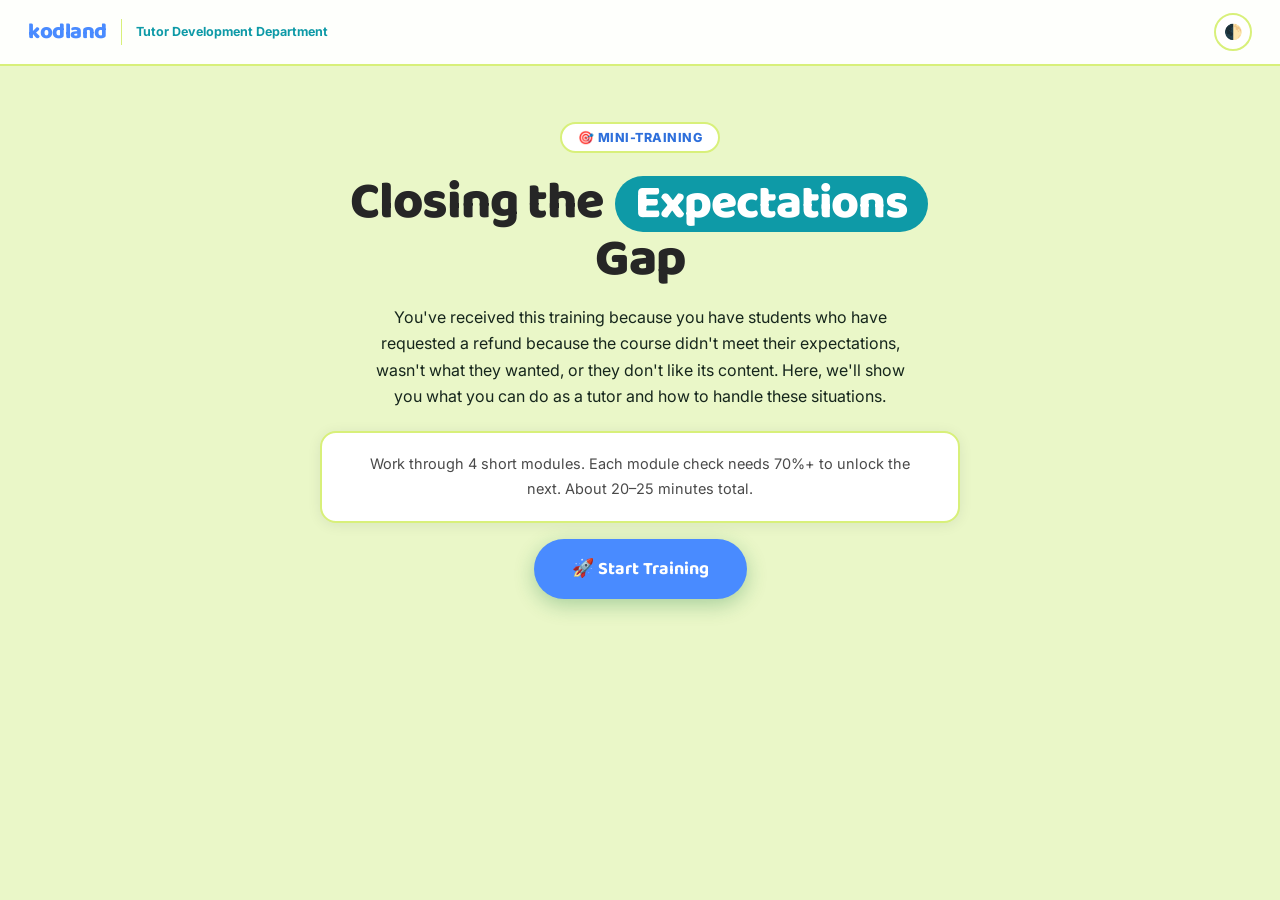
==== index.html @ f41a906b "Add files via upload" ====
<!DOCTYPE html>
<html lang="en">
<head>
<meta charset="UTF-8">
<meta name="viewport" content="width=device-width, initial-scale=1.0">
<title>Mini-Training · Expectations — Kodland Tutor Training</title>
<link href="https://fonts.googleapis.com/css2?family=Baloo+2:wght@600;700;800&family=Inter:wght@400;500;600;700;800&display=swap" rel="stylesheet">
<link rel="stylesheet" href="assets/style.css">
</head>
<body>

<!-- HOME -->
<div id="screen-home" class="screen active">
  <nav class="nav">
    <a class="logo" href="#" onclick="goHome();return false;">
      <span class="logo-mark">kodland</span>
      <span class="logo-div"></span>
      <span class="logo-sub" data-i18n="logoSub"></span>
    </a>
    <div class="nav-r">
      <button class="tbtn" onclick="toggleTheme()">🌓</button>
    </div>
  </nav>
  <div class="hero">
    <div class="hero-inner">
      <div class="eyebrow" data-i18n="heroEyebrow"></div>
      <h1 data-i18n-html="heroTitle"></h1>
      <p data-i18n="heroIntro"></p>
      <div class="card"><p data-i18n="heroWork"></p></div>
      <button class="start-btn" onclick="goDashboard()" data-i18n="startBtn"></button>
    </div>
  </div>
</div>

<!-- DASHBOARD -->
<div id="screen-path" class="screen">
  <nav class="nav">
    <a class="logo" href="#" onclick="goHome();return false;">
      <span class="logo-mark">kodland</span>
      <span class="logo-div"></span>
      <span class="logo-sub" data-i18n="logoSub"></span>
    </a>
    <div class="nav-r">
      <span id="ntag" style="font-size:13px;color:var(--text-muted);font-weight:700;display:none"></span>
      <button class="tbtn" onclick="devUnlockAll()" data-i18n-title="devTitle" title="">🔓</button>
      <button class="tbtn" onclick="toggleTheme()">🌓</button>
    </div>
  </nav>
  <div class="msec">
    <div class="slbl">Your learning path</div>
    <div class="grid" id="mgrid"></div>
  </div>
</div>

<!-- CONTENT -->
<div id="screen-content" class="screen">
  <nav class="nav">
    <a class="logo" href="#" onclick="goHome();return false;">
      <span class="logo-mark">kodland</span>
      <span class="logo-div"></span>
      <span class="logo-sub" data-i18n="logoSub"></span>
    </a>
    <div class="nav-r">
      <button class="tbtn" onclick="goDashboard()" data-i18n-title="backToPath" title="">🏠</button>
      <button class="tbtn" onclick="toggleTheme()">🌓</button>
    </div>
  </nav>
  <div class="cbody" id="contentBody"></div>
</div>

<!-- RESULTS -->
<div id="screen-results" class="screen">
  <nav class="nav">
    <a class="logo" href="#" onclick="goHome();return false;">
      <span class="logo-mark">kodland</span><span class="logo-div"></span><span class="logo-sub" data-i18n="logoSub"></span>
    </a>
    <div class="nav-r"><button class="tbtn" onclick="toggleTheme()">🌓</button></div>
  </nav>
  <div class="rbody" id="resultsBody"></div>
</div>


<script>window.PROG_KEY_OVERRIDE='kl-mt-course_expectations-progress';</script>
<script src="assets/content-en.js"></script>
<script src="assets/engine.js"></script>
</body>
</html>
---- assets/style.css ----
:root{
  --blue:#498BFF;--blue-d:#2E6FDB;--blue-l:#8FB8FF;
  --coral:#0E9AA7;--coral-d:#0B7A85;--pink-hover:#6CCBD4;--pink-hover-d:#0B7A85;
  --green:#D3FF5F;--green-d:#6B9A1E;--green-l:#E9FFB0;
  --ink:#262626;--ink2:#4A4A4A;--muted:#8A8A8A;
  --bg:#EAF7C8;--surface:#FFFFFF;--surface2:#F4FCE0;--border:#D8F07A;
  --text:var(--ink);--text2:var(--ink2);--text-muted:var(--muted);
  --nav-bg:rgba(255,255,255,0.94);--nav-b:#D8F07A;
  --shadow:0 2px 14px rgba(11,31,69,.08);--shadow-h:0 10px 30px rgba(18,59,132,.16);
  --hi-bg:#EEF5FF;--hi-b:#AECBF7;--hi-t:#123B9A;
  --opt-h:#EEF5FF;
  --ok-bg:#EAFBF1;--ok-b:#8FE3B4;--ok-t:#0F7A45;
  --no-bg:#FFF1EF;--no-b:#FFC3B8;--no-t:#B23A26;
  --cute-bg:#FFF9E1;--cute-b:#F6DE94;--cute-t:#8A6412;
  --onbg:var(--ink);--onbg2:var(--ink2);--onbg-muted:var(--muted);
  --r:16px;--rsm:10px;--rpill:999px;
}
[data-theme="dark"]{
  --ink:#ECECEC;--ink2:#B7B7C2;--muted:#8D8D99;
  --bg:#12141A;
  --coral:#3CC3CF;--coral-d:#0E9AA7;
  --surface:#1C1F27;--surface2:#242830;--border:#333A4A;
  --nav-bg:rgba(18,20,26,0.92);--nav-b:#2A2E3A;
  --shadow:0 2px 14px rgba(0,0,0,.45);--shadow-h:0 10px 30px rgba(0,0,0,.55);
  --hi-bg:rgba(73,139,255,.12);--hi-b:rgba(73,139,255,.4);--hi-t:#8FB8FF;
  --opt-h:#232838;
  --ok-bg:rgba(15,122,69,.15);--ok-b:rgba(15,122,69,.45);--ok-t:#6FE3A4;
  --no-bg:rgba(178,58,38,.15);--no-b:rgba(178,58,38,.45);--no-t:#FF8B76;
  --cute-bg:rgba(138,100,18,.18);--cute-b:rgba(138,100,18,.45);--cute-t:#F6DE94;
  --onbg:var(--ink);--onbg2:var(--ink2);--onbg-muted:var(--muted);
}
*{box-sizing:border-box;margin:0;padding:0}
html{scroll-behavior:smooth}
body{background:var(--bg);color:var(--text);font-family:'Inter',sans-serif;min-height:100vh;overflow-x:hidden;transition:background .25s,color .25s}
.screen{display:none;min-height:100vh;flex-direction:column}
.screen.active{display:flex}
.nav{display:flex;align-items:center;justify-content:space-between;padding:0 28px;height:66px;background:var(--nav-bg);backdrop-filter:blur(14px);border-bottom:2px solid var(--nav-b);position:sticky;top:0;z-index:100}
.logo{display:flex;align-items:center;gap:9px;text-decoration:none;flex-shrink:0}
.logo-mark{font-family:'Baloo 2',sans-serif;font-weight:800;font-size:22px;letter-spacing:-.5px;color:var(--blue);line-height:1;white-space:nowrap}
.logo-sub{font-family:'Inter',sans-serif;font-weight:700;font-size:12.5px;color:var(--coral);white-space:nowrap;line-height:1.3;max-width:180px}
.logo-div{width:1px;height:26px;background:var(--border);margin:0 5px}
.nav-r{display:flex;align-items:center;gap:8px;position:relative}
.tbtn{display:flex;align-items:center;justify-content:center;width:38px;height:38px;border-radius:50%;background:var(--surface);border:2px solid var(--border);color:var(--text2);font-size:15px;cursor:pointer;transition:all .15s;flex-shrink:0}
.tbtn:hover{border-color:var(--blue-l);background:var(--surface2)}
/* HERO */
.hero{padding:56px 40px 40px;text-align:center;position:relative;overflow:hidden}
.hero-inner{position:relative;max-width:640px;margin:0 auto}
.eyebrow{display:inline-flex;align-items:center;gap:6px;background:var(--surface);border:2px solid var(--border);border-radius:var(--rpill);padding:6px 16px;font-family:'Inter',sans-serif;font-size:12.5px;font-weight:800;color:var(--blue-d);margin-bottom:22px;text-transform:uppercase;letter-spacing:.5px}
.hero h1{font-family:'Baloo 2',sans-serif;font-size:clamp(32px,5.2vw,52px);font-weight:800;line-height:1.08;letter-spacing:-1px;color:var(--onbg);margin-bottom:16px}
.h-pill{display:inline-block;background:#0E9AA7;color:#fff;border-radius:var(--rpill);padding:2px 20px;margin:0 2px;font-size:.92em}
.hero p{color:#16261c;font-size:16px;line-height:1.65;margin-bottom:22px;max-width:560px;margin-left:auto;margin-right:auto;position:relative;z-index:1}
[data-theme="dark"] .hero p{color:var(--onbg2)}
.hero-reasons{max-width:560px;margin:0 auto 24px;text-align:left;display:flex;flex-direction:column;gap:10px}
.hr-item{display:flex;gap:13px;align-items:center;background:var(--surface);border:2px solid var(--border);border-radius:14px;padding:13px 17px;font-size:14.5px;color:var(--text2);line-height:1.55;box-shadow:var(--shadow)}
.hr-item .hr-ic{flex-shrink:0;font-size:18px;line-height:1;width:38px;height:38px;border-radius:50%;background:var(--hi-bg);display:flex;align-items:center;justify-content:center}
.hr-item:nth-child(2) .hr-ic{background:#E4F5D3}
.hr-item:nth-child(3) .hr-ic{background:#FFE9F2}
.start-btn{display:inline-block;padding:16px 38px;background:var(--blue);color:#fff;border:none;border-radius:var(--rpill);font-family:'Baloo 2',sans-serif;font-size:18px;font-weight:700;cursor:pointer;transition:all .15s;box-shadow:0 6px 20px rgba(20,120,60,.3);margin-top:4px}
.start-btn:hover{background:var(--pink-hover-d);transform:translateY(-2px);box-shadow:0 8px 24px rgba(212,160,23,.4)}
/* DASHBOARD */
.msec{padding:8px 32px 70px;max-width:1080px;margin:0 auto;width:100%}
.slbl{font-family:'Baloo 2',sans-serif;font-size:13px;font-weight:700;text-transform:uppercase;letter-spacing:1.5px;color:var(--onbg-muted);margin-bottom:16px;margin-top:4px}
.grid{display:grid;grid-template-columns:repeat(auto-fill,minmax(290px,1fr));gap:16px}
.mc{background:var(--surface);border:2px solid var(--border);border-radius:var(--r);overflow:hidden;cursor:pointer;transition:transform .2s,box-shadow .2s,border-color .2s;box-shadow:var(--shadow)}
.mc:hover:not(.locked){transform:translateY(-4px);box-shadow:var(--shadow-h)}
.mc.locked{opacity:.5;cursor:not-allowed}
.mc.done{border-color:var(--blue)}
.mc-stripe{height:7px}
.mc-body{padding:22px}
.mc-top{display:flex;align-items:center;justify-content:space-between;margin-bottom:9px}
.mc-num{font-size:12px;font-weight:800;letter-spacing:.8px;text-transform:uppercase;color:var(--text-muted)}
.mc-em{font-size:32px}
.mc-title{font-family:'Baloo 2',sans-serif;font-size:22px;font-weight:700;letter-spacing:-.2px;color:var(--text);margin-bottom:7px;line-height:1.15}
.mc-desc{font-size:14.5px;color:var(--text2);line-height:1.6}
.mc-foot{margin-top:16px;display:flex;align-items:center;justify-content:space-between}
.badge{font-family:'Inter',sans-serif;font-size:11px;font-weight:800;letter-spacing:.3px;padding:5px 13px;border-radius:var(--rpill);text-transform:uppercase}
.bd{background:#E4F5D3;color:var(--green-d);border:1.5px solid var(--green)}
.bs{background:var(--coral);color:#fff;border:1.5px solid var(--coral-d)}
.bl{background:var(--surface2);color:var(--text-muted);border:1.5px solid var(--border)}
.br{background:#DCEBFF;color:var(--blue-d);border:1.5px solid var(--blue-l)}
[data-theme="dark"] .bd{background:rgba(211,255,95,.15);color:var(--green);border-color:rgba(211,255,95,.4)}
[data-theme="dark"] .br{background:rgba(73,139,255,.15);color:var(--blue-l);border-color:rgba(73,139,255,.4)}
.stag{font-size:12.5px;color:var(--text-muted);font-weight:600}
.stag b{color:var(--text)}
/* CONTENT */
.cbody{padding:38px 40px 60px;max-width:820px;margin:0 auto;width:100%;flex:1}
.meyebrow{font-size:11.5px;font-weight:800;text-transform:uppercase;letter-spacing:1px;color:var(--onbg-muted);margin-bottom:9px}
.mh1{font-family:'Baloo 2',sans-serif;font-size:clamp(26px,4vw,38px);font-weight:800;letter-spacing:-.6px;line-height:1.12;color:var(--onbg);margin-bottom:16px}
.mobj{background:var(--surface);border:2px solid var(--border);border-left:5px solid var(--coral);border-radius:0 var(--rsm) var(--rsm) 0;padding:14px 18px;font-size:14.5px;color:var(--text2);line-height:1.6;margin-bottom:34px}
.mobj strong{color:var(--text)}
.sch{font-family:'Baloo 2',sans-serif;font-size:24px;font-weight:800;margin:44px 0 18px;color:var(--onbg);display:flex;align-items:center;gap:12px;letter-spacing:-.3px}
.sch::before{content:'';width:12px;height:12px;border-radius:4px;background:var(--coral);flex-shrink:0;transform:rotate(45deg)}
.sch::after{content:'';flex:1;height:3px;background:var(--coral);border-radius:2px;opacity:.4}
.card{background:var(--surface);border:2px solid var(--border);border-radius:var(--r);padding:19px 21px;margin-bottom:12px;box-shadow:var(--shadow)}
.card h4{font-family:'Baloo 2',sans-serif;font-size:15px;font-weight:700;color:var(--text);margin-bottom:8px}
.card p,.card li{font-size:14.5px;color:var(--text2);line-height:1.7}
.card ul,.card ol{padding-left:18px}
.card li{margin-bottom:6px}
.card p strong,.card li strong{color:var(--text)}
.card p{margin-bottom:10px}
.card p:last-child{margin-bottom:0}
.tbl-wrap{overflow-x:auto;margin-top:4px}
.card table{width:100%;border-collapse:collapse;font-size:13.6px;line-height:1.55}
.card th{text-align:left;padding:9px 11px;border-bottom:2px solid var(--border);font-family:'Baloo 2',sans-serif;font-size:12.8px;color:var(--text)}
.card td{padding:9px 11px;border-bottom:1px solid var(--border);color:var(--text2);vertical-align:top}
.card tr:last-child td{border-bottom:none}
.card.hi{background:var(--hi-bg);border-color:var(--hi-b)}
.card.hi h4{color:var(--hi-t);font-size:16.5px}
.card.hi p,.card.hi li{color:var(--hi-t);opacity:.92}
.card.ok{background:var(--ok-bg);border-color:var(--ok-b)}
.card.ok h4{color:var(--ok-t)}
.card.ok p,.card.ok li{color:var(--ok-t);opacity:.92}
.card.danger{background:var(--no-bg);border-color:var(--no-b)}
.card.danger h4{color:var(--no-t)}
.card.danger p,.card.danger li{color:var(--no-t);opacity:.92}
.card.danger th{color:var(--no-t);border-color:var(--no-b)}
.card.danger td{color:var(--no-t);opacity:.9;border-color:var(--no-b)}
.card.cute{background:var(--cute-bg);border-color:var(--cute-b)}
.card.cute h4{color:var(--cute-t);font-size:16.5px}
.card.cute p,.card.cute li{color:var(--cute-t);opacity:.92}
.acc-item{background:var(--surface);border:2px solid var(--border);border-radius:var(--r);margin-bottom:12px;box-shadow:var(--shadow);overflow:hidden}
.acc-item summary{cursor:pointer;list-style:none;padding:18px 22px;font-family:'Baloo 2',sans-serif;font-weight:700;font-size:16px;display:flex;align-items:center;justify-content:space-between;gap:10px}
.acc-item summary::-webkit-details-marker{display:none}
.acc-item summary::after{content:'▾';font-size:14px;color:var(--text-muted);flex-shrink:0;transition:transform .2s}
.acc-item[open] summary::after{transform:rotate(180deg)}
.acc-item .acc-body{padding:0 22px 20px}
.acc-big-title{font-family:'Baloo 2',sans-serif;font-weight:800;font-size:23px;margin:30px 0 16px;text-align:center}
.sib{padding:16px 18px}
.sib-head{display:flex;align-items:center;gap:14px;margin-bottom:10px}
.sib-ic{font-size:38px;line-height:1;flex-shrink:0;width:52px;height:52px;display:flex;align-items:center;justify-content:center;background:var(--surface2);border-radius:50%}
.sib-head h4{font-family:'Baloo 2',sans-serif;font-size:19px;font-weight:800;line-height:1.25;color:var(--text)}
.sib-body{font-size:13.5px;line-height:1.55}
.sib-body ul,.sib-body ol{margin:0;padding-left:20px}
.sib-body li{margin-bottom:5px}
.sib-body p{margin-bottom:6px}
.notice-line{display:flex;align-items:flex-start;gap:10px;background:var(--surface2);border-radius:var(--rsm);padding:12px 14px;margin-bottom:12px;font-size:13.5px;line-height:1.5}
.notice-line .nl-ic{font-size:22px;flex-shrink:0}
.doavoid{display:grid;grid-template-columns:1fr 1fr;gap:14px;margin-bottom:14px}
@media(max-width:600px){.doavoid{grid-template-columns:1fr}}
.doavoid .dobox,.doavoid .avoidbox{border-radius:var(--r);padding:18px 19px;box-shadow:var(--shadow)}
.doavoid .dobox{background:var(--ok-bg);border:2px solid var(--ok-b)}
.doavoid .avoidbox{background:var(--no-bg);border:2px solid var(--no-b)}
.doavoid h5{font-family:'Baloo 2',sans-serif;font-weight:800;font-size:14.5px;margin-bottom:11px;display:flex;align-items:center;gap:7px}
.doavoid .dobox h5{color:var(--ok-t)}
.doavoid .avoidbox h5{color:var(--no-t)}
.doavoid ul{list-style:none;padding:0;margin:0;display:flex;flex-direction:column;gap:10px}
.doavoid li{display:flex;gap:8px;font-size:13.6px;line-height:1.55}
.doavoid .dobox li{color:var(--ok-t)}
.doavoid .avoidbox li{color:var(--no-t)}
.doavoid li .lic{flex-shrink:0}
.doavoid em{opacity:.85}
.pattern-row{display:grid;grid-template-columns:repeat(3,1fr);gap:14px;margin-bottom:14px}
@media(max-width:760px){.pattern-row{grid-template-columns:1fr}}
.pattern-card{background:var(--surface);border:2px solid var(--border);border-radius:var(--r);padding:22px 20px;box-shadow:var(--shadow);text-align:center;display:flex;flex-direction:column}
.pattern-ic{font-size:38px;margin-bottom:10px}
.pattern-title{font-family:'Baloo 2',sans-serif;font-weight:800;font-size:16px;margin-bottom:9px;color:var(--text)}
.pattern-desc{font-size:12.8px;color:var(--text2);margin-bottom:12px;line-height:1.5;font-style:italic}
.pattern-note{font-size:12.8px;color:var(--text2);line-height:1.55;text-align:left;background:var(--surface2);border-radius:10px;padding:11px 13px;margin-top:auto}
.mobj-box{display:flex;gap:16px;align-items:flex-start;background:var(--surface);border:2px solid var(--border);border-radius:var(--r);padding:18px 20px;margin-bottom:34px;box-shadow:var(--shadow)}
.mobj-ic{width:46px;height:46px;border-radius:50%;background:var(--hi-bg);display:flex;align-items:center;justify-content:center;font-size:21px;flex-shrink:0}
.mobj-txt strong{font-family:'Baloo 2',sans-serif;font-size:11.5px;text-transform:uppercase;letter-spacing:.6px;color:var(--coral);display:block;margin-bottom:5px}
.mobj-txt p{font-size:14.5px;color:var(--text2);line-height:1.6;margin:0}
.mc-em-circle{width:54px;height:54px;border-radius:50%;display:flex;align-items:center;justify-content:center;font-size:27px;flex-shrink:0}
.co-star{background:#FFF6DC;border-color:#F4D883;color:#8A6412}
[data-theme="dark"] .co-star{background:rgba(244,216,131,.15);border-color:rgba(244,216,131,.4);color:#F4D883}
.step-flow{display:flex;align-items:stretch;gap:8px;margin-bottom:14px;flex-wrap:wrap}
.step-box{flex:1;min-width:160px;background:var(--surface);border:2px solid var(--border);border-radius:var(--r);padding:18px 15px;text-align:center;box-shadow:var(--shadow);display:flex;flex-direction:column;align-items:center;justify-content:flex-start}
.step-ic{font-size:32px;margin-bottom:9px}
.step-lbl{font-size:13px;color:var(--text2);line-height:1.45;font-weight:600}
.step-arrow{display:flex;align-items:center;justify-content:center;font-size:22px;color:var(--coral);flex:0 0 auto;font-weight:800}
@media(max-width:700px){.step-flow{flex-direction:column}.step-arrow{transform:rotate(90deg);margin:-4px auto}}
.bigstat{display:flex;gap:22px;align-items:center;background:var(--surface);border:2px solid var(--border);border-radius:var(--r);padding:24px 26px;margin-bottom:14px;box-shadow:var(--shadow)}
.bigstat-num{font-family:'Baloo 2',sans-serif;font-size:54px;font-weight:800;color:var(--blue-d);flex-shrink:0;line-height:1;min-width:110px;text-align:center}
.bigstat-txt{font-size:14px;color:var(--text2);line-height:1.65}
.bigstat-txt strong{color:var(--text)}
@media(max-width:560px){.bigstat{flex-direction:column;text-align:center}}
.ck-list{display:flex;flex-direction:column;gap:11px;background:var(--surface);border:2px solid var(--border);border-radius:var(--r);padding:18px 20px;margin-bottom:12px;box-shadow:var(--shadow)}
.ck-row{display:flex;gap:11px;align-items:flex-start;font-size:14px;color:var(--text2);line-height:1.55}
.ck-box{flex-shrink:0;font-size:18px;color:var(--blue-d);margin-top:-1px}
.nc-list{display:flex;flex-direction:column;gap:12px;margin-bottom:12px}
.nc-row{display:flex;gap:14px;align-items:flex-start;background:var(--surface);border:2px solid var(--border);border-radius:var(--r);padding:15px 18px;box-shadow:var(--shadow)}
.nc-num{flex-shrink:0;width:32px;height:32px;border-radius:50%;background:var(--blue-l);color:var(--blue-d);display:flex;align-items:center;justify-content:center;font-family:'Baloo 2',sans-serif;font-weight:800;font-size:15px}
.nc-txt{font-size:14px;color:var(--text2);line-height:1.6;padding-top:4px}
.mt-pic-crop{position:relative;overflow:hidden;border-radius:var(--r);border:2px solid var(--border);box-shadow:var(--shadow);margin:4px 0 14px;background:var(--surface)}
.mt-pic-crop img{position:absolute;display:block;max-width:none;height:auto}
.sib-strat{display:inline-flex;align-items:center;gap:6px;font-family:'Baloo 2',sans-serif;font-weight:800;font-size:15px;color:var(--coral-d);text-transform:uppercase;letter-spacing:.5px;margin:0 0 6px}
.dt{margin-bottom:16px;scroll-margin-top:90px}
.dt-bar{display:grid;grid-template-columns:repeat(auto-fit,minmax(150px,1fr));gap:10px;margin-bottom:14px}
@media(max-width:700px){.dt-bar{grid-template-columns:repeat(2,1fr)}}
.dt-btn{display:flex;flex-direction:column;align-items:center;gap:6px;background:var(--surface);border:2px solid var(--border);border-radius:var(--r);padding:14px 8px 12px;font-family:'Baloo 2',sans-serif;font-weight:800;font-size:14.5px;color:var(--text2);cursor:pointer;box-shadow:var(--shadow);transition:transform .15s,border-color .15s,background .15s}
.dt-btn:hover{transform:translateY(-2px)}
.dt-btn.on{border-color:var(--coral);background:var(--hi-bg);color:var(--text)}
.dt-btn-ic{font-size:36px;line-height:1}
.dt-btn-lbl{line-height:1.2;text-align:center}
.dt-panel{display:none}
.dt-panel.on{display:block;animation:dtIn .25s ease}
@keyframes dtIn{from{opacity:0;transform:translateY(6px)}to{opacity:1;transform:none}}
.dt-intro{display:flex;gap:16px;align-items:flex-start;background:var(--surface);border:2px solid var(--border);border-left:6px solid var(--coral);border-radius:var(--r);padding:18px 20px;margin-bottom:12px;box-shadow:var(--shadow)}
.dt-intro-ic{font-size:46px;line-height:1;flex-shrink:0}
.dt-intro-t{font-family:'Baloo 2',sans-serif;font-weight:800;font-size:20px;color:var(--text);margin-bottom:4px}
.dt-intro p{font-size:14.5px;color:var(--text2);line-height:1.65;margin:0}
.dt-intro p strong{color:var(--text)}
.dt-panel .icon-grid{grid-template-columns:repeat(auto-fit,minmax(300px,1fr))}
.dt-panel .icon-grid-item{padding:16px 16px}
.dt-panel .igi-ic{width:56px;height:56px;font-size:30px}
.dt-panel .igi-txt{font-size:14px}
.dt-next{display:block;margin:6px 0 0 auto;background:var(--coral);color:#fff;border:none;border-radius:999px;padding:11px 22px;font-family:'Baloo 2',sans-serif;font-weight:800;font-size:14.5px;cursor:pointer;box-shadow:var(--shadow)}
.dt-next:hover{background:var(--pink-hover-d)}
.dt-done{text-align:right;font-family:'Baloo 2',sans-serif;font-weight:800;font-size:14.5px;color:var(--green-d);margin-top:6px}
.co-body .cv-see{display:flex;gap:8px;align-items:flex-start;margin-bottom:8px}
.co-body .cv-do{display:flex;gap:8px;align-items:flex-start}
.co-body .cv-lbl{flex-shrink:0;font-size:15px}
.icon-grid{display:grid;grid-template-columns:repeat(auto-fit,minmax(220px,1fr));gap:12px;margin-bottom:12px}
.icon-grid-item{display:flex;gap:12px;align-items:flex-start;background:var(--surface);border:2px solid var(--border);border-radius:var(--r);padding:15px 16px;box-shadow:var(--shadow)}
.igi-ic{font-size:24px;flex-shrink:0;width:36px;height:36px;border-radius:50%;background:var(--hi-bg);display:flex;align-items:center;justify-content:center}
.igi-txt{font-size:13.5px;color:var(--text2);line-height:1.55}
.igi-txt strong{color:var(--text)}
.tl-wrap{display:flex;flex-direction:column;margin-bottom:14px}
.tl-item{display:flex;gap:14px;background:var(--surface);border:2px solid var(--border);border-radius:var(--r);padding:16px 18px;box-shadow:var(--shadow)}
.tl-ic{width:42px;height:42px;border-radius:50%;background:var(--hi-bg);display:flex;align-items:center;justify-content:center;font-size:20px;flex-shrink:0}
.tl-lbl{font-family:'Baloo 2',sans-serif;font-weight:800;font-size:12.5px;color:var(--coral-d);text-transform:uppercase;letter-spacing:.4px;margin-bottom:7px}
.tl-body{flex:1}
.tl-body ul{padding-left:18px;margin:0}
.tl-body li{font-size:13.5px;color:var(--text2);line-height:1.6;margin-bottom:5px}
.tl-body li:last-child{margin-bottom:0}
.tl-connector{width:2px;height:16px;background:var(--border);margin-left:39px}
.tbl-full{width:100vw;position:relative;left:50%;right:50%;margin-left:-50vw;margin-right:-50vw;padding:0 max(20px,calc(50vw - 570px));overflow-x:auto;box-sizing:border-box}
.tbl-full table{min-width:1100px}
.tbl-full .card{margin:0}
.tbl-full table tr:nth-child(even){background:var(--surface2)}
.tbl-full table th{position:sticky;top:0;background:var(--blue);color:#fff}
.rule-row{display:flex;flex-direction:column;gap:10px;margin-bottom:14px}
.rule-card{display:flex;gap:14px;align-items:flex-start;background:var(--surface);border:2px solid var(--border);border-left:5px solid var(--blue);border-radius:var(--r);padding:15px 18px;box-shadow:var(--shadow)}
.rule-num{width:32px;height:32px;border-radius:50%;background:var(--blue);color:#fff;font-family:'Baloo 2',sans-serif;font-weight:800;font-size:14px;display:flex;align-items:center;justify-content:center;flex-shrink:0}
.rule-ic{font-size:22px;flex-shrink:0}
.rule-txt{font-size:13.8px;color:var(--text2);line-height:1.55}
.rule-txt strong{color:var(--text)}
.bo-mock{background:#211E33;border-radius:16px;padding:22px 22px 18px;color:#EDEAF9;font-family:'Segoe UI',Inter,sans-serif;margin-bottom:14px;box-shadow:var(--shadow-h);position:relative;margin-top:10px}
.bo-mock-tag{position:absolute;top:-12px;left:18px;background:var(--coral);color:#fff;font-family:'Baloo 2',sans-serif;font-size:11px;font-weight:800;padding:5px 13px;border-radius:999px;text-transform:uppercase;letter-spacing:.4px;box-shadow:0 3px 8px rgba(0,0,0,.25)}
/* BO SIMULATION EMBED (breaks out of the content column on purpose) */
.sim-embed{position:relative;left:50%;right:50%;margin-left:-50vw;margin-right:-50vw;width:100vw;max-width:100vw;margin-top:18px;margin-bottom:22px}
.sim-embed-inner{max-width:1440px;margin:0 auto;padding:0 16px}
.sim-embed-tag{display:inline-block;background:var(--coral);color:#fff;font-family:'Baloo 2',sans-serif;font-size:11px;font-weight:800;padding:5px 13px;border-radius:999px;text-transform:uppercase;letter-spacing:.4px;margin-bottom:10px}
.sim-embed iframe{width:100%;height:480px;border:2px solid var(--border);border-radius:16px;box-shadow:var(--shadow-h);display:block;background:#211E33}
@media(max-width:760px){.sim-embed iframe{height:420px}}
.bo-tabs{display:flex;gap:8px;margin-bottom:14px;flex-wrap:wrap}
.bo-tab{padding:8px 16px;border-radius:8px;border:1px solid #3A3460;background:#2C2846;color:#C3BEDA;font-size:12.5px;font-weight:700;cursor:pointer;font-family:inherit}
.bo-tab.active{background:#498BFF;color:#fff;border-color:#498BFF}
.bo-field{display:flex;gap:10px;padding:9px 0;border-bottom:1px solid rgba(255,255,255,.07);font-size:13px;color:#C3BEDA}
.bo-field:last-child{border-bottom:none}
.bo-field b{color:#fff;min-width:110px;display:inline-block}
.bo-comment{background:#2C2846;border-radius:10px;padding:13px 15px;font-size:12.8px;color:#C3BEDA;line-height:1.65;margin-top:2px}
.bo-comment .role{display:inline-block;background:#3A3460;color:#AEB8FA;font-size:10px;font-weight:800;padding:2px 8px;border-radius:5px;margin-bottom:7px}
.bo-progress-head{display:flex;justify-content:space-between;align-items:flex-start;flex-wrap:wrap;gap:10px;margin-bottom:14px}
.bo-select{background:#342E56;border:1px solid #3A3460;color:#EDEAF9;padding:7px 12px;border-radius:8px;font-size:12.5px;font-family:inherit}
.bo-status{font-size:12px;color:#C3BEDA;display:flex;align-items:center;gap:4px;flex-wrap:wrap}
.bo-status b{color:#fff}
.bo-info-ic{width:22px;height:22px;border-radius:50%;background:#342E56;color:#8FB8FF;display:inline-flex;align-items:center;justify-content:center;font-size:12px;cursor:pointer;border:1px solid #3A3460;margin-left:4px}
.bo-grid-row{display:flex;align-items:center;gap:10px;margin-bottom:12px;flex-wrap:wrap}
.bo-mod-lbl{width:28px;font-weight:800;color:#fff;font-size:13px;flex-shrink:0}
.bo-cell-wrap{display:flex;flex-direction:column;align-items:center;gap:4px;width:66px}
.bo-cell-lbl{font-size:9.5px;color:#8B85A6}
.bo-cell{padding:6px 0;width:100%;text-align:center;border-radius:999px;font-size:11px;font-weight:700}
.bo-cell.attended{background:rgba(52,211,153,.18);color:#7FE8BE}
.bo-cell.absent{background:rgba(242,113,109,.2);color:#FF9C97}
.bo-cell.notsubmitted{background:rgba(242,140,109,.22);color:#FFA98F}
.bo-cell.reviewed{background:rgba(52,211,153,.18);color:#7FE8BE}
.bo-cell.next{background:#342E56;color:#6b6584}
.bo-mod-total{font-size:11.5px;color:#8B85A6;margin-left:4px}
.bo-legend{display:none;position:absolute;top:6px;right:0;background:#fff;color:#2a2540;border-radius:10px;padding:15px 17px;box-shadow:0 10px 30px rgba(0,0,0,.45);z-index:20;width:min(430px,90vw);font-size:12px}
.bo-legend.show{display:block}
.bo-legend-cols{display:grid;grid-template-columns:1fr 1fr;gap:16px}
.bo-legend h6{font-size:11px;text-transform:uppercase;letter-spacing:.4px;color:#8A84A3;margin-bottom:8px}
.bo-legend-row{display:flex;align-items:center;gap:7px;margin-bottom:7px;line-height:1.3}
.bo-legend-dot{width:10px;height:10px;border-radius:50%;flex-shrink:0}
@media(max-width:560px){.bo-legend-cols{grid-template-columns:1fr}.bo-cell-wrap{width:58px}}
.two-col{display:grid;grid-template-columns:1fr 1fr;gap:12px}
@media(max-width:600px){.two-col{grid-template-columns:1fr}}
.three-col{display:grid;grid-template-columns:1fr 1fr 1fr;gap:12px}
@media(max-width:760px){.three-col{grid-template-columns:1fr}}
.divider{border:none;border-top:2px solid var(--border);margin:34px 0}
.ctabtn{display:block;width:100%;padding:17px;background:var(--blue);color:#fff;border:none;border-radius:var(--rpill);font-family:'Baloo 2',sans-serif;font-size:18px;font-weight:700;cursor:pointer;transition:all .15s;margin-bottom:40px;margin-top:4px;box-shadow:0 4px 16px rgba(20,120,60,.28)}
.ctabtn:hover{background:var(--pink-hover-d);transform:translateY(-2px);box-shadow:0 6px 20px rgba(212,160,23,.4)}
.ctabtn:disabled{opacity:.4;cursor:not-allowed;transform:none;box-shadow:none}
@media(max-width:640px){.cbody,.msec,.hero{padding-left:18px;padding-right:18px}}
/* VIDEO SLOT (placeholder — no footage yet) */
.vslot{background:#000000;border:2px solid #2A2A2A;border-radius:var(--r);padding:22px 22px 20px;margin-bottom:12px;color:#EAEAEA}
.vslot-top{display:flex;align-items:center;gap:10px;margin-bottom:10px}
.vslot-ic{width:38px;height:38px;border-radius:50%;background:rgba(255,255,255,.08);display:flex;align-items:center;justify-content:center;font-size:17px;flex-shrink:0}
.vslot-title{font-family:'Baloo 2',sans-serif;font-weight:700;font-size:15px;color:#fff}
.vslot-meta{font-size:11.5px;color:#8FB8FF;text-transform:uppercase;letter-spacing:.5px;font-weight:800;margin-top:2px}
.vslot-frame{background:#000000;border:1px solid rgba(255,255,255,.15);border-radius:12px;padding:26px;text-align:center;margin-bottom:12px;overflow:hidden}
.vslot-frame .big{font-size:30px;margin-bottom:6px}
.vslot-frame .lbl{font-size:12.5px;color:#8FB8FF;font-weight:700}
.vslot-brief{font-size:13px;line-height:1.6;color:#CFCFCF;font-style:italic}
/* CALLOUT (guide-style emoji callouts) */
.callout{display:flex;gap:12px;border-radius:var(--rsm);padding:15px 17px;margin-bottom:12px;font-size:14.3px;line-height:1.68;border:1.5px solid}
.co-ic{font-size:19px;flex-shrink:0;margin-top:1px}
.co-body p{margin-bottom:8px}
.co-body p:last-child{margin-bottom:0}
.co-body ul,.co-body ol{padding-left:18px;margin-bottom:8px}
.co-body li{margin-bottom:4px}
.co-target{background:var(--hi-bg);border-color:var(--hi-b);color:var(--hi-t)}
.co-warn{background:#FFF6EE;border-color:#FBD9B0;color:#9A5B12}
[data-theme="dark"] .co-warn{background:rgba(154,91,18,.18);border-color:rgba(154,91,18,.45);color:#F5B971}
.co-danger{background:var(--no-bg);border-color:var(--no-b);color:var(--no-t)}
.co-ok{background:var(--ok-bg);border-color:var(--ok-b);color:var(--ok-t)}
.co-cute{background:var(--cute-bg);border-color:var(--cute-b);color:var(--cute-t)}
.co-idea{background:#EFFAFF;border-color:#B9E6FA;color:#0B5E85}
[data-theme="dark"] .co-idea{background:rgba(11,94,133,.18);border-color:rgba(11,94,133,.45);color:#7FD4F5}
.co-loop{background:var(--hi-bg);border-color:var(--hi-b);color:var(--hi-t)}
.co-body b,.co-body strong{color:inherit}
/* INTERACTION (selection-based exercises) */
.ix-wrap{background:var(--surface);border:2px solid var(--border);border-radius:var(--r);padding:24px;margin-bottom:16px;box-shadow:var(--shadow)}
.ix-badge{display:inline-flex;align-items:center;gap:6px;background:#DDF3E5;color:var(--blue-d);border:1.5px solid var(--blue-l);border-radius:var(--rpill);padding:5px 14px;font-size:11.5px;font-weight:800;text-transform:uppercase;letter-spacing:.4px;margin-bottom:14px}
[data-theme="dark"] .ix-badge{background:rgba(143,224,180,.15);color:var(--blue-l)}
.ix-title{font-family:'Baloo 2',sans-serif;font-size:18px;font-weight:800;color:var(--text);margin-bottom:8px}
.ix-instr{font-size:14px;color:var(--text2);line-height:1.6;margin-bottom:18px}
.ix-card{background:var(--surface2);border:2px solid var(--border);border-radius:var(--rsm);padding:14px 16px;margin-bottom:10px;font-size:14px;color:var(--text);cursor:pointer;transition:all .15s;line-height:1.55}
.ix-card:hover:not(.locked){border-color:var(--blue-l);transform:translateY(-1px)}
.ix-card.locked{cursor:default}
.ix-card.correct{background:var(--ok-bg);border-color:var(--ok-b);color:var(--ok-t)}
.ix-card.wrong{background:var(--no-bg);border-color:var(--no-b);color:var(--no-t)}
.ix-zones{display:grid;grid-template-columns:repeat(auto-fit,minmax(180px,1fr));gap:10px;margin-top:14px}
.ix-zone{border:2px dashed var(--border);border-radius:var(--rsm);padding:12px;text-align:center;font-family:'Baloo 2',sans-serif;font-weight:700;font-size:13px;color:var(--text2)}
.ix-zone-btn{display:block;width:100%;padding:9px 8px;margin-top:8px;border-radius:8px;border:2px solid var(--border2,var(--border));background:var(--surface);font-family:'Inter',sans-serif;font-weight:700;font-size:12.5px;cursor:pointer;color:var(--text2)}
.ix-zone-btn:hover:not(:disabled){border-color:var(--blue-l);color:var(--blue-d)}
.ix-zone-btn:disabled{opacity:.4;cursor:not-allowed}
.ix-zone-btn.correct-zone{opacity:1!important;background:var(--ok-bg);border-color:var(--ok-b);color:var(--ok-t)}
.ix-zone-btn.wrong-zone{opacity:1!important;background:var(--no-bg);border-color:var(--no-b);color:var(--no-t)}
.ix-fb{margin-top:8px;font-size:13px;line-height:1.55;border-radius:8px;padding:9px 12px}
.ix-fb.ok{background:var(--ok-bg);color:var(--ok-t)}
.ix-fb.bad{background:var(--no-bg);color:var(--no-t)}
.ix-progress{font-size:12.5px;color:var(--text-muted);font-weight:700;margin-top:14px;text-align:right}
.ix-nextbtn{display:none;margin-top:16px;width:100%;padding:14px;background:var(--blue);color:#fff;border:none;border-radius:var(--rpill);font-family:'Baloo 2',sans-serif;font-size:16px;font-weight:700;cursor:pointer}
.ix-nextbtn.show{display:block}
.ix-nextbtn:hover{background:var(--pink-hover-d)}
.ix-sim-link{display:flex;gap:16px;align-items:center;background:var(--hi-bg);border:2px solid var(--hi-b);border-radius:var(--r);padding:20px;margin-bottom:16px}
.ix-sim-link .em{font-size:34px;flex-shrink:0}
.ix-sim-link a.simbtn{display:inline-block;margin-top:8px;background:var(--blue);color:#fff;padding:10px 20px;border-radius:var(--rpill);font-family:'Baloo 2',sans-serif;font-weight:700;font-size:14px;text-decoration:none}
.ix-sim-link a.simbtn:hover{background:var(--pink-hover-d)}
/* QUIZ */
.qbody{padding:38px 40px;max-width:700px;margin:0 auto;width:100%;flex:1}
.qpt{height:8px;background:var(--surface2);border:1.5px solid var(--border);border-radius:var(--rpill);margin-bottom:38px;overflow:hidden}
.qpf{height:100%;background:linear-gradient(90deg,var(--blue),var(--coral));border-radius:var(--rpill);transition:width .4s ease}
.qctr{font-size:12.5px;font-weight:800;text-transform:uppercase;letter-spacing:1px;color:var(--onbg-muted);margin-bottom:11px}
.qtxt{font-family:'Baloo 2',sans-serif;font-size:22px;font-weight:700;letter-spacing:-.3px;line-height:1.35;margin-bottom:28px;color:var(--onbg)}
.qopts{display:flex;flex-direction:column;gap:11px}
.qopt{background:var(--surface);border:2px solid var(--border);border-radius:var(--r);padding:15px 19px;cursor:pointer;font-size:14.5px;color:var(--text);font-family:'Inter',sans-serif;font-weight:500;transition:all .15s;text-align:left;line-height:1.5;box-shadow:var(--shadow)}
.qopt:hover:not(.answered){background:var(--opt-h);border-color:var(--blue-l)}
.qopt.correct{background:var(--ok-bg);border-color:var(--ok-b);color:var(--ok-t)}
.qopt.wrong{background:var(--no-bg);border-color:var(--no-b);color:var(--no-t)}
.qopt.answered{cursor:default}
.qfb{display:none;margin-top:15px;border-radius:var(--rsm);padding:14px 17px;font-size:14.5px;line-height:1.6;border:2px solid}
.qfb.show{display:block}
.qfb.ok{background:var(--ok-bg);border-color:var(--ok-b);color:var(--ok-t)}
.qfb.bad{background:var(--no-bg);border-color:var(--no-b);color:var(--no-t)}
.qnxt{display:none;margin-top:19px;width:100%;padding:15px;background:var(--blue);color:#fff;border:none;border-radius:var(--rpill);font-family:'Baloo 2',sans-serif;font-size:17px;font-weight:700;cursor:pointer;transition:all .15s}
.qnxt.show{display:block}
.qnxt:hover{background:var(--pink-hover-d)}
/* RESULTS */
.rbody{padding:64px 40px;max-width:540px;margin:0 auto;text-align:center;flex:1}
.remi{font-size:66px;margin-bottom:15px}
.rtitle{font-family:'Baloo 2',sans-serif;font-size:31px;font-weight:800;letter-spacing:-.4px;color:var(--onbg)}
.rpct{font-family:'Baloo 2',sans-serif;font-size:64px;font-weight:800;line-height:1;margin:15px 0 7px}
.rpct.pass{color:var(--blue)}
.rpct.fail{color:var(--no-t)}
.rsub{color:var(--onbg2);font-size:15.5px;line-height:1.65;margin-bottom:32px}
.bdark{display:block;width:100%;padding:15px 24px;margin-bottom:10px;background:var(--blue);color:#fff;border:none;border-radius:var(--rpill);font-family:'Baloo 2',sans-serif;font-size:17px;font-weight:700;cursor:pointer;transition:all .15s}
.bdark:hover{background:var(--pink-hover-d)}
.bline{display:block;width:100%;padding:14px 24px;margin-bottom:10px;background:transparent;color:var(--text2);border:2px solid var(--border);border-radius:var(--rpill);font-family:'Inter',sans-serif;font-size:14.5px;font-weight:700;cursor:pointer;transition:all .15s}
.bline:hover{background:var(--surface2);color:var(--text);border-color:var(--blue-l)}
/* FEEDBACK SLIDERS (ungraded, end of exam) */
.fbq{background:var(--surface);border:2px solid var(--border);border-radius:var(--r);padding:20px;margin-bottom:14px;text-align:left}
.fbq label{display:block;font-family:'Baloo 2',sans-serif;font-weight:700;font-size:14.5px;color:var(--text);margin-bottom:12px}
.fbq .scale{display:flex;gap:8px}
.fbq .scale button{flex:1;padding:11px 0;border-radius:10px;border:2px solid var(--border);background:var(--surface2);font-weight:800;font-family:'Baloo 2',sans-serif;cursor:pointer;color:var(--text2)}
.fbq .scale button.sel{background:var(--blue);border-color:var(--blue);color:#fff}
.fbq .scalelbl{display:flex;justify-content:space-between;font-size:11px;color:var(--text-muted);margin-top:6px}
/* CHECKLIST / FIELD CARD */
.chk-body{padding:44px 40px 64px;max-width:760px;margin:0 auto;flex:1}
.chk-badge{display:inline-flex;align-items:center;gap:6px;background:#DDF3E5;color:var(--blue-d);border:2px solid var(--blue-l);border-radius:var(--rpill);padding:6px 15px;font-family:'Inter',sans-serif;font-size:12.5px;font-weight:800;text-transform:uppercase;letter-spacing:.5px;margin-bottom:16px}
[data-theme="dark"] .chk-badge{background:rgba(143,224,180,.18);color:var(--blue-l)}
.chk-h1{font-family:'Baloo 2',sans-serif;font-size:clamp(24px,4vw,34px);font-weight:800;letter-spacing:-.6px;line-height:1.15;color:var(--onbg);margin-bottom:12px}
.chk-sub{font-size:15.5px;color:var(--onbg2);line-height:1.7;margin-bottom:30px}
.chk-list{display:flex;flex-direction:column;gap:12px}
.chk-item{display:flex;gap:14px;align-items:flex-start;background:var(--surface);border:2px solid var(--border);border-radius:var(--r);padding:16px 19px;box-shadow:var(--shadow)}
.chk-ic{width:30px;height:30px;border-radius:50%;background:#DDF3E5;color:var(--blue-d);display:flex;align-items:center;justify-content:center;font-weight:800;flex-shrink:0;font-family:'Baloo 2',sans-serif;font-size:13px}
.chk-txt{font-size:14px;color:var(--text2);line-height:1.6;padding-top:4px}
.chk-selfeval{margin-top:36px;background:var(--surface2);border:2px dashed var(--blue-l);border-radius:var(--r);padding:24px 26px}
.chk-selfeval-h{font-family:'Baloo 2',sans-serif;font-size:20px;font-weight:800;color:var(--text);margin-bottom:6px}
.chk-selfeval-sub{font-size:13.5px;color:var(--text-muted);margin-bottom:16px;line-height:1.55}
.chk-self-item{display:flex;gap:10px;margin-bottom:11px;font-size:14px;color:var(--text2);line-height:1.6}
.chk-self-item:last-child{margin-bottom:0}
.chk-actions{display:flex;gap:12px;margin-top:30px;flex-wrap:wrap}
.chk-actions button{flex:1;min-width:220px;margin-bottom:0}
.fc-block{background:var(--surface);border:2px solid var(--border);border-radius:var(--r);padding:18px 20px;margin-bottom:12px}
.fc-block h4{font-family:'Baloo 2',sans-serif;font-size:14.5px;color:var(--blue-d);text-transform:uppercase;letter-spacing:.4px;margin-bottom:8px}
.fc-block p,.fc-block li{font-size:13.8px;color:var(--text2);line-height:1.6}
.fc-block ul{padding-left:18px}
@media print{
  .nav,.no-print{display:none!important}
  body{background:#fff}
  .chk-body{padding:10px 6px;max-width:100%}
  .chk-item,.chk-selfeval,.fc-block{box-shadow:none;break-inside:avoid}
}

/* narrow screens + long translated labels: keep the top bar and tables inside the viewport */
@media(max-width:640px){
  .nav{padding:0 12px;gap:8px}
  .logo{gap:6px}
  .logo-mark{font-size:20px}
  .logo-div{margin:0 1px;height:22px}
  .logo-sub{font-size:10px;max-width:96px;line-height:1.15}
  .nav-r{gap:6px;flex-shrink:0}
  #ntag{font-size:10.5px!important;max-width:74px;line-height:1.15;text-align:right;white-space:normal}
  .lang-btn{padding:7px 9px}
  .card table{font-size:12.5px}
  .card th,.card td{padding:7px 6px;overflow-wrap:anywhere;hyphens:auto}
  .card th{font-size:11.5px}
}
@media(max-width:520px){
  .logo-div,.logo-sub{display:none}
}

/* long words in translated text must wrap inside their cards instead of widening them */
.pattern-card,.card,.co,.step-box,.ix-card,.ix-fb,.mobj-txt{min-width:0;overflow-wrap:break-word}
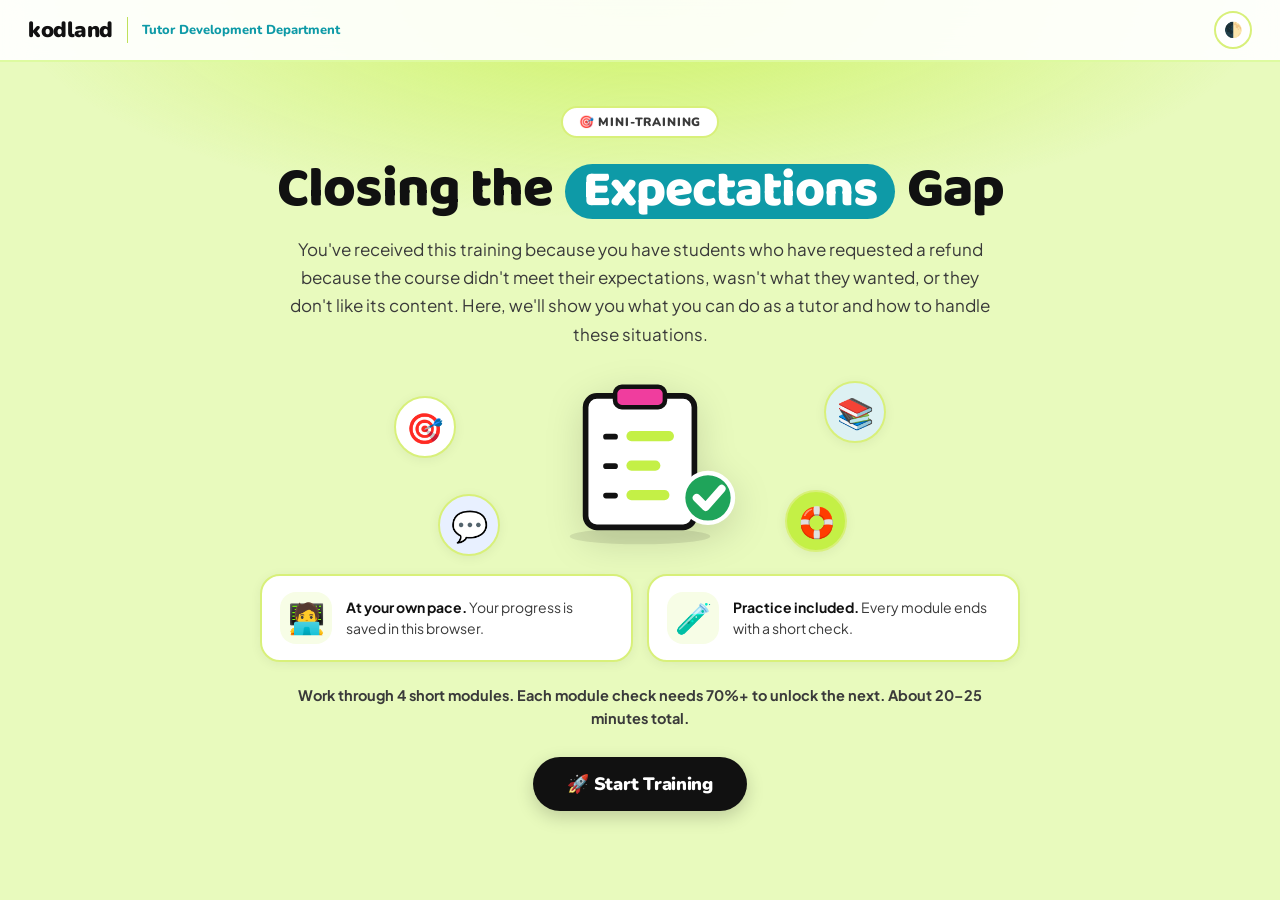
==== commit 9a22ae20: "Add files via upload" ====
--- a/index.html
+++ b/index.html
@@ -4,8 +4,11 @@
 <meta charset="UTF-8">
 <meta name="viewport" content="width=device-width, initial-scale=1.0">
 <title>Mini-Training · Expectations — Kodland Tutor Training</title>
-<link href="https://fonts.googleapis.com/css2?family=Baloo+2:wght@600;700;800&family=Inter:wght@400;500;600;700;800&display=swap" rel="stylesheet">
+<link rel="preconnect" href="https://fonts.googleapis.com"><link rel="preconnect" href="https://fonts.gstatic.com" crossorigin>
+<link href="https://fonts.googleapis.com/css2?family=Baloo+2:wght@600;700;800&family=Inter:wght@400;500;600;700;800&family=Nunito:wght@700;800;900&family=Plus+Jakarta+Sans:wght@400;500;600;700;800&display=swap" rel="stylesheet">
 <link rel="stylesheet" href="assets/style.css">
+<link rel="stylesheet" href="assets/theme.css">
+<style>:root,:root[data-theme="dark"]{--pink:#0E9AA7;--pink-d:#0B7A85;--coral:#0E9AA7;--coral-d:#0B7A85}:root:not([data-theme="dark"]){--pink-l:#DDF1F3}</style>
 </head>
 <body>
 
@@ -26,7 +29,12 @@
       <div class="eyebrow" data-i18n="heroEyebrow"></div>
       <h1 data-i18n-html="heroTitle"></h1>
       <p data-i18n="heroIntro"></p>
-      <div class="card"><p data-i18n="heroWork"></p></div>
+      <div class="hero-art" id="heroArt"></div>
+      <div class="hero-cards">
+        <div class="hcard"><span class="hc-ic">🧑‍💻</span><div data-i18n-html="heroCard1"></div></div>
+        <div class="hcard"><span class="hc-ic">🧪</span><div data-i18n-html="heroCard2"></div></div>
+      </div>
+      <p class="hero-work" data-i18n="heroWork" style="font-size:14.5px;font-weight:700"></p>
       <button class="start-btn" onclick="goDashboard()" data-i18n="startBtn"></button>
     </div>
   </div>
@@ -47,7 +55,8 @@
     </div>
   </nav>
   <div class="msec">
-    <div class="slbl">Your learning path</div>
+    <div class="slbl" data-i18n="pathLabel"></div>
+    <div class="pbar"><b id="pbCount">0/6</b><div class="ptrack"><i id="pbFill"></i></div><span data-i18n="pbLabel"></span></div>
     <div class="grid" id="mgrid"></div>
   </div>
 </div>
@@ -80,7 +89,9 @@
 </div>
 
 
-<script>window.PROG_KEY_OVERRIDE='kl-mt-course_expectations-progress';</script>
+<canvas id="confetti"></canvas>
+
+<script>window.PROG_KEY_OVERRIDE='kl-mt-course_expectations-progress'; window.HERO_ART={ill:'report',orbs:['🎯','📚','💬','🛟']};</script>
 <script src="assets/content-en.js"></script>
 <script src="assets/engine.js"></script>
 </body>
--- a/assets/theme.css
+++ b/assets/theme.css
@@ -0,0 +1,361 @@
+/* ==========================================================================
+   Mini_Training_7_Technical_Issues — visual theme (v2)
+   Loaded AFTER style.css. It re-skins the training with the look of the
+   "Kodland TD Core-EM Training" (lime background, pink accent, big emoji,
+   colourful cards, interactive widgets) and adds the new components used by
+   the content: symCards, flipCards, tabsBlock, stepper, chatMock, ill().
+   To go back to the old look, just remove the <link> to this file.
+   ========================================================================== */
+
+:root{
+  --bg:#E8FABD; --bg2:#F4FCD3; --surface:#FFFFFF; --surface2:#F7FDE6;
+  --border:#D8F07A; --line2:#BFE15A; --nav-b:#DDFAA0;
+  --ink:#111111; --ink2:#3A3A3A; --muted:#6B6F7D;
+  --lime:#C4F046; --lime-d:#AEDD2E; --lime-dd:#5E7F07;
+  --pink:#F03D9E; --pink-d:#D4308A; --pink-l:#FFE4F2;
+  --blue:#3E7BFA; --blue-d:#2A63D8; --blue-l:#E8F0FF;
+  --ok:#1FA45A; --ok-l:#E6F8EE; --orange:#F59E0B; --orange-l:#FFF3DC;
+  --red:#E5484D; --red-l:#FFEBEC; --violet:#8B5CF6; --violet-l:#F0EAFF; --yellow:#FFD34D;
+  --coral:#F03D9E; --coral-d:#D4308A;
+  --text:var(--ink); --text2:var(--ink2); --text-muted:var(--muted);
+  --r:20px; --rsm:12px;
+  --shadow:0 2px 12px rgba(0,0,0,.06); --shadow-h:0 10px 30px rgba(0,0,0,.12);
+  --f-disp:'Nunito','Baloo 2',system-ui,'Segoe UI',Arial,sans-serif;
+  --f-body:'Plus Jakarta Sans','Inter',system-ui,'Segoe UI',Arial,sans-serif;
+}
+[data-theme="dark"]{
+  --bg:#10150C; --bg2:#161D10; --surface:#1B2214; --surface2:#222B19;
+  --border:#34421F; --line2:#4B5F2A; --nav-b:#2B3820;
+  --ink:#F2F5EA; --ink2:#C9D1B8; --muted:#97A082;
+  --blue-l:#1D2A47; --pink-l:#3A1A2C; --ok-l:#14301F; --orange-l:#3A2C10; --red-l:#3A1C1E; --violet-l:#2A2144;
+  --shadow:0 2px 12px rgba(0,0,0,.4); --shadow-h:0 10px 30px rgba(0,0,0,.55);
+}
+
+html{scroll-behavior:smooth}
+body{font-family:var(--f-body);background:var(--bg);color:var(--ink);-webkit-font-smoothing:antialiased}
+body::before{content:"";position:fixed;inset:0 0 auto 0;height:520px;background:radial-gradient(ellipse 70% 60% at 50% 0%,rgba(196,240,70,.75),transparent 70%);pointer-events:none;z-index:0}
+[data-theme="dark"] body::before{background:radial-gradient(ellipse 70% 60% at 50% 0%,rgba(120,170,30,.28),transparent 70%)}
+.screen{position:relative;z-index:1}
+h1,h2,h3,h4,.mh1,.rtitle,.start-btn{font-family:var(--f-disp);font-weight:900;letter-spacing:-.02em}
+::selection{background:var(--lime);color:#111}
+
+/* ---------- Nav ---------- */
+.nav{height:62px;background:rgba(255,255,255,.92);border-bottom:2px solid var(--nav-b)}
+[data-theme="dark"] .nav{background:rgba(16,21,12,.9)}
+.logo-mark{font-family:var(--f-disp);font-weight:900;font-size:22px;color:var(--ink);letter-spacing:-.5px}
+.logo-sub{font-family:var(--f-disp);font-weight:800;font-size:13px;color:var(--pink);max-width:none}
+.logo-div{background:var(--line2)}
+.tbtn{background:var(--surface);border:2px solid var(--border);color:var(--ink)}
+.tbtn:hover{background:var(--lime);border-color:var(--lime-d)}
+#ntag{background:var(--lime);color:#111!important;border-radius:999px;padding:6px 13px;font-weight:800!important;font-size:12.5px!important}
+
+/* ---------- Buttons ---------- */
+.start-btn,.ctabtn,.ix-nextbtn,.bdark{font-family:var(--f-disp);background:var(--ink);color:#fff;border-radius:999px;border:0;font-weight:900;transition:transform .15s,background .15s,box-shadow .15s}
+[data-theme="dark"] .start-btn,[data-theme="dark"] .ctabtn,[data-theme="dark"] .ix-nextbtn,[data-theme="dark"] .bdark{background:var(--lime);color:#111}
+.start-btn:hover,.ctabtn:hover,.ix-nextbtn:hover,.bdark:hover{background:var(--pink);color:#fff;transform:translateY(-2px);box-shadow:0 8px 22px rgba(240,61,158,.28)}
+.start-btn{padding:15px 34px;font-size:18px;box-shadow:0 6px 18px rgba(0,0,0,.18)}
+.bline{border:2px solid var(--line2);background:var(--surface);color:var(--ink);border-radius:999px;font-weight:800}
+
+/* ---------- Home / hero ---------- */
+.hero{padding:44px 24px 24px}
+.hero-inner{max-width:880px}
+.eyebrow{background:var(--surface);border:2px solid var(--border);color:var(--ink2);font-family:var(--f-disp);font-weight:900;font-size:12px;letter-spacing:.07em}
+.hero h1{font-size:clamp(34px,5.6vw,56px);line-height:1.06;color:var(--ink)}
+.h-pill{background:var(--pink);color:#fff;border-radius:999px;padding:0 18px;box-decoration-break:clone;-webkit-box-decoration-break:clone}
+.hero p{color:var(--ink2);font-size:17px;line-height:1.65;max-width:700px}
+.hero .card{max-width:640px;margin:0 auto 22px;background:var(--surface);border:2px solid var(--border);border-radius:var(--r);text-align:center}
+.hero-art{position:relative;height:190px;max-width:560px;margin:2px auto 14px;display:flex;align-items:center;justify-content:center}
+.hero-art .ill{width:230px;height:170px;position:relative;z-index:2;filter:drop-shadow(0 10px 18px rgba(0,0,0,.14));animation:floaty 5s ease-in-out infinite}
+.orb{position:absolute;display:flex;align-items:center;justify-content:center;width:62px;height:62px;border-radius:50%;background:var(--surface);border:2px solid var(--border);font-size:30px;box-shadow:var(--shadow);animation:floaty 4.2s ease-in-out infinite}
+.orb.o1{left:6%;top:14%;animation-delay:.2s}.orb.o2{right:6%;top:6%;animation-delay:.9s;background:var(--pink-l)}
+.orb.o3{left:14%;bottom:2%;animation-delay:1.4s;background:var(--blue-l)}.orb.o4{right:13%;bottom:4%;animation-delay:.5s;background:var(--lime)}
+@keyframes floaty{0%,100%{transform:translateY(0)}50%{transform:translateY(-8px)}}
+.hero-cards{display:grid;grid-template-columns:1fr 1fr;gap:14px;max-width:760px;margin:6px auto 22px;text-align:left}
+.hcard{display:flex;gap:14px;align-items:center;background:var(--surface);border:2px solid var(--border);border-radius:var(--r);padding:16px 18px;box-shadow:var(--shadow);font-size:14px;line-height:1.5;color:var(--ink2)}
+.hcard .hc-ic{flex:0 0 auto;font-size:30px;width:52px;height:52px;border-radius:16px;background:var(--surface2);display:flex;align-items:center;justify-content:center}
+.hcard b{color:var(--ink)}
+@media(max-width:700px){.hero-cards{grid-template-columns:1fr}.hero-art{height:160px}.orb{width:50px;height:50px;font-size:24px}}
+
+/* ---------- Dashboard ---------- */
+.msec{max-width:1040px;padding:6px 24px 70px}
+.slbl{font-family:var(--f-disp);font-weight:900;font-size:13px;letter-spacing:.1em;color:var(--pink);margin:14px 0 12px}
+.pbar{display:flex;align-items:center;gap:16px;background:var(--surface);border:2px solid var(--border);border-radius:999px;padding:12px 20px;margin:4px 0 22px;box-shadow:var(--shadow)}
+.pbar b{font-family:var(--f-disp);font-size:20px;font-weight:900}
+.ptrack{flex:1;height:12px;border-radius:999px;background:var(--surface2);border:1px solid var(--border);overflow:hidden}
+.ptrack i{display:block;height:100%;width:0;border-radius:999px;background:linear-gradient(90deg,var(--lime-d),var(--pink));transition:width .8s cubic-bezier(.2,.8,.2,1)}
+.pbar span{font-weight:800;font-size:13px;color:var(--muted);white-space:nowrap}
+.grid{grid-template-columns:repeat(2,1fr);gap:18px}
+@media(max-width:760px){.grid{grid-template-columns:1fr}}
+.mc{position:relative;border:2px solid var(--border);border-top:7px solid var(--mcol,var(--lime-d));border-radius:24px;box-shadow:var(--shadow);background:var(--surface);overflow:hidden}
+.mc-stripe{display:none}
+.mc:hover:not(.locked){transform:translateY(-5px);box-shadow:var(--shadow-h)}
+.mc.locked{background:repeating-linear-gradient(135deg,var(--surface) 0 18px,var(--surface2) 18px 36px);opacity:.78;filter:saturate(.6);cursor:not-allowed}
+.mc-body{padding:20px 22px 20px;position:relative}
+.mc-num{font-family:var(--f-disp);font-size:12px;font-weight:900;letter-spacing:.09em;text-transform:uppercase;color:var(--muted)}
+.mc-em-circle{display:none}
+.mc-big{display:block;font-size:56px;line-height:1;margin:10px 0 8px;transition:transform .25s}
+.mc:hover:not(.locked) .mc-big{transform:scale(1.12) rotate(-6deg)}
+.mc-title{font-family:var(--f-disp);font-weight:900;font-size:22px;margin:2px 0 6px;color:var(--ink)}
+.mc-desc{font-size:13.5px;line-height:1.55;color:var(--ink2);min-height:62px}
+.mc-foot{margin-top:12px}
+.mc.done{border-right-color:var(--ok);border-bottom-color:var(--ok);border-left-color:var(--ok)}
+.mc.done::after{content:"✓";position:absolute;right:16px;top:16px;width:30px;height:30px;border-radius:50%;background:var(--ok);color:#fff;font-weight:900;display:flex;align-items:center;justify-content:center}
+.badge{font-family:var(--f-disp);font-weight:900;border-radius:999px;padding:7px 14px;font-size:12.5px}
+.badge.br{background:var(--ink);color:#fff}
+.badge.bd{background:var(--ok-l);color:var(--ok);border:1px solid var(--ok)}
+.badge.bl{background:var(--surface2);color:var(--muted);border:1px solid var(--border)}
+
+/* ---------- Module page ---------- */
+.rdbar{position:fixed;top:62px;left:0;right:0;height:4px;background:transparent;z-index:90}
+.rdbar i{display:block;height:100%;width:0;background:linear-gradient(90deg,var(--lime-d),var(--pink));border-radius:0 4px 4px 0;transition:width .12s linear}
+.cbody{max-width:1000px;padding:30px 24px 90px}
+.mhead{display:grid;grid-template-columns:1fr auto;gap:18px;align-items:center}
+@media(max-width:760px){.mhead{grid-template-columns:1fr}.mhead-art{display:none}}
+.meyebrow{font-family:var(--f-disp);font-weight:900;font-size:12.5px;letter-spacing:.09em;text-transform:uppercase;color:var(--pink)}
+.mh1{font-size:clamp(30px,4.6vw,46px);line-height:1.08;margin:6px 0 14px}
+.mh1-em{display:inline-block;margin-right:4px;animation:pop .7s cubic-bezier(.2,1.4,.4,1) both}
+@keyframes pop{from{transform:scale(.3) rotate(-20deg);opacity:0}to{transform:scale(1) rotate(0);opacity:1}}
+.mobj-box{background:var(--surface);border:2px solid var(--border);border-left:7px solid var(--lime-d);border-radius:var(--r);box-shadow:var(--shadow);padding:16px 20px}
+.mobj-ic{background:var(--lime);border-radius:14px}
+.mobj-txt strong{color:var(--lime-dd);font-family:var(--f-disp);letter-spacing:.06em;text-transform:uppercase;font-size:12px}
+[data-theme="dark"] .mobj-txt strong{color:var(--lime)}
+.mhead-art .ill{width:210px;height:160px;filter:drop-shadow(0 10px 16px rgba(0,0,0,.12));animation:floaty 5.5s ease-in-out infinite}
+.learn{display:grid;grid-template-columns:repeat(4,1fr);gap:12px;margin:18px 0 14px}
+@media(max-width:860px){.learn{grid-template-columns:repeat(2,1fr)}}
+.lcard{background:var(--surface);border:2px solid var(--border);border-radius:var(--r);padding:14px 15px;box-shadow:var(--shadow);transition:transform .2s}
+.lcard:hover{transform:translateY(-3px)}
+.lcard span{display:block;font-size:30px;margin-bottom:6px}
+.lcard p{font-size:13px;line-height:1.45;color:var(--ink2);font-weight:600}
+.chips{display:flex;flex-wrap:wrap;gap:8px;margin:6px 0 10px}
+.chip{background:var(--surface);border:2px solid var(--border);border-radius:999px;padding:7px 14px;font-size:13px;font-weight:800;color:var(--ink);cursor:pointer;font-family:inherit;transition:all .15s}
+.chip:hover{background:var(--lime);border-color:var(--lime-d);transform:translateY(-1px)}
+.sec{margin-top:44px;scroll-margin-top:84px}
+.sh{display:flex;align-items:center;gap:14px;margin:0 0 16px}
+.se{flex:0 0 auto;width:54px;height:54px;border-radius:16px;background:var(--surface);border:2px solid var(--border);box-shadow:var(--shadow);display:flex;align-items:center;justify-content:center;font-size:30px}
+.sh h2{font-size:clamp(20px,2.6vw,27px);margin:0;white-space:normal}
+.sh::after{content:"";flex:1;height:5px;border-radius:5px;background:linear-gradient(90deg,var(--lime-d),transparent)}
+.reveal{opacity:0;transform:translateY(18px);transition:opacity .55s ease,transform .55s ease}
+.reveal.in{opacity:1;transform:none}
+@media(prefers-reduced-motion:reduce){.reveal{opacity:1;transform:none;transition:none}.hero-art .ill,.orb,.mhead-art .ill,.mh1-em{animation:none}}
+
+/* ---------- Generic cards, tables, lists ---------- */
+.card{background:var(--surface);border:2px solid var(--border);border-radius:var(--r);box-shadow:var(--shadow);padding:18px 20px;line-height:1.65;font-size:15px;color:var(--ink2);margin-bottom:14px}
+.card p+p{margin-top:10px}
+.card h4{font-size:17px;margin-bottom:8px;color:var(--ink)}
+.card strong{color:var(--ink)}
+.tbl-wrap{overflow-x:auto;border-radius:16px;border:2px solid var(--border);margin-top:12px;background:var(--surface)}
+.tbl-wrap table{border-collapse:collapse;width:100%;font-size:13.5px}
+.tbl-wrap th{background:var(--lime);color:#111;font-family:var(--f-disp);font-weight:900;text-align:left;padding:11px 14px}
+.tbl-wrap td{padding:11px 14px;border-top:1px solid var(--border);vertical-align:top;line-height:1.5;color:var(--ink2)}
+.tbl-wrap tr:nth-child(even) td{background:var(--surface2)}
+.three-col{display:grid;grid-template-columns:repeat(3,1fr);gap:14px}
+@media(max-width:820px){.three-col{grid-template-columns:1fr}}
+.three-col .card:nth-child(1){border-top:7px solid #7EA8FF}.three-col .card:nth-child(2){border-top:7px solid #FFB44D}.three-col .card:nth-child(3){border-top:7px solid #B79DF2}
+
+/* callouts */
+.callout{display:flex;gap:14px;align-items:flex-start;border-radius:var(--r);padding:15px 18px;margin:14px 0;border:2px solid var(--border);background:var(--surface);box-shadow:var(--shadow);line-height:1.6;font-size:14.5px;color:var(--ink2)}
+.co-ic{flex:0 0 auto;font-size:26px;width:46px;height:46px;border-radius:14px;display:flex;align-items:center;justify-content:center;background:var(--surface2)}
+.co-body{flex:1}.co-body strong{color:var(--ink)}
+.co-idea{background:var(--blue-l);border-color:#B9D1FF}.co-idea .co-ic{background:#fff}
+.co-ok{background:var(--ok-l);border-color:#8FE3B4}.co-ok .co-ic{background:#fff}
+.co-danger{background:var(--red-l);border-color:#FFB9BC}.co-danger .co-ic{background:#fff}
+.co-warn{background:var(--orange-l);border-color:#F6D58F}.co-warn .co-ic{background:#fff}
+.co-star{background:#FFF9D6;border-color:#F3DD7A}.co-star .co-ic{background:#fff}
+[data-theme="dark"] .co-ic{background:rgba(255,255,255,.08)!important}
+
+/* do / avoid */
+.doavoid{display:grid;grid-template-columns:1fr 1fr;gap:14px;margin:14px 0}
+@media(max-width:760px){.doavoid{grid-template-columns:1fr}}
+.dobox,.avoidbox{border-radius:var(--r);padding:16px 18px;border:2px solid}
+.dobox{background:var(--ok-l);border-color:#8FE3B4}.avoidbox{background:var(--red-l);border-color:#FFB9BC}
+.dobox h5,.avoidbox h5{font-family:var(--f-disp);font-weight:900;font-size:15px;margin-bottom:8px}
+.dobox h5{color:var(--ok)}.avoidbox h5{color:var(--red)}
+.dobox ul,.avoidbox ul{list-style:none;display:flex;flex-direction:column;gap:7px}
+.dobox li,.avoidbox li{display:flex;gap:9px;font-size:13.5px;line-height:1.5;color:var(--ink2)}
+
+/* numbered list */
+.nc-list{display:flex;flex-direction:column;gap:10px;margin:12px 0}
+.nc-row{display:flex;gap:14px;align-items:flex-start;background:var(--surface);border:2px solid var(--border);border-radius:16px;padding:12px 16px;box-shadow:var(--shadow);line-height:1.55;font-size:14.5px;color:var(--ink2)}
+.nc-num{flex:0 0 auto;width:32px;height:32px;border-radius:50%;background:var(--pink);color:#fff;font-family:var(--f-disp);font-weight:900;display:flex;align-items:center;justify-content:center}
+
+/* icon grid */
+.icon-grid{display:grid;grid-template-columns:repeat(auto-fit,minmax(230px,1fr));gap:14px;margin:14px 0}
+.icon-grid.ig4,.icon-grid.ig2{grid-template-columns:repeat(2,1fr)}.icon-grid.ig6{grid-template-columns:repeat(3,1fr)}
+@media(max-width:760px){.icon-grid.ig4,.icon-grid.ig2,.icon-grid.ig6{grid-template-columns:1fr}}
+.icon-grid-item{background:var(--surface);border:2px solid var(--border);border-radius:var(--r);padding:16px;box-shadow:var(--shadow);transition:transform .2s,box-shadow .2s;font-size:14px;line-height:1.55;color:var(--ink2)}
+.icon-grid-item:hover{transform:translateY(-4px);box-shadow:var(--shadow-h)}
+.igi-ic{font-size:34px;width:60px;height:60px;border-radius:18px;background:var(--surface2);display:flex;align-items:center;justify-content:center;margin-bottom:10px}
+.icon-grid-item:nth-child(5n+1) .igi-ic{background:#E8F0FF}.icon-grid-item:nth-child(5n+2) .igi-ic{background:#FFE4F2}.icon-grid-item:nth-child(5n+3) .igi-ic{background:#FFF3DC}.icon-grid-item:nth-child(5n+4) .igi-ic{background:#E6F8EE}.icon-grid-item:nth-child(5n+5) .igi-ic{background:#F0EAFF}
+.igi-txt strong{color:var(--ink)}
+
+/* step flow */
+.step-flow{display:flex;gap:10px;align-items:stretch;margin:16px 0;flex-wrap:wrap}
+.step-box{flex:1 1 180px;background:var(--surface);border:2px solid var(--border);border-radius:var(--r);padding:16px;text-align:center;box-shadow:var(--shadow);transition:transform .2s}
+.step-box:hover{transform:translateY(-3px)}
+.step-ic{font-size:38px;margin-bottom:6px}.step-lbl{font-weight:800;font-size:13.5px;line-height:1.45;color:var(--ink)}
+.step-arrow{align-self:center;font-size:24px;font-weight:900;color:var(--pink);animation:nudge 1.4s ease-in-out infinite}
+@keyframes nudge{0%,100%{transform:translateX(0)}50%{transform:translateX(5px)}}
+@media(max-width:760px){.step-arrow{display:none}}
+
+/* pattern cards */
+.pattern-row{display:grid;grid-template-columns:repeat(3,1fr);gap:14px;margin:14px 0}
+@media(max-width:820px){.pattern-row{grid-template-columns:1fr}}
+.pattern-card{background:var(--surface);border:2px solid var(--border);border-radius:var(--r);padding:18px;box-shadow:var(--shadow);border-top:7px solid var(--lime-d);transition:transform .2s}
+.pattern-card:hover{transform:translateY(-4px)}
+.pattern-card:nth-child(2){border-top-color:#FFC247}.pattern-card:nth-child(3){border-top-color:var(--red)}
+.pattern-ic{font-size:36px}.pattern-title{font-family:var(--f-disp);font-weight:900;font-size:19px;margin:4px 0}
+.pattern-desc{font-size:13.5px;font-weight:700;color:var(--ink);line-height:1.5}.pattern-note{font-size:13px;color:var(--ink2);margin-top:8px;line-height:1.5}
+
+/* big stat */
+.bigstat{display:flex;align-items:center;gap:18px;background:var(--surface);border:2px solid var(--border);border-radius:var(--r);padding:16px 22px;box-shadow:var(--shadow);margin:14px 0}
+.bigstat-num{font-family:var(--f-disp);font-weight:900;font-size:clamp(34px,5vw,52px);color:var(--pink);white-space:nowrap;line-height:1}
+.bigstat-txt{font-size:15px;line-height:1.55;color:var(--ink2)}
+
+/* accordion (details) */
+.acc-item{background:var(--surface);border:2px solid var(--border);border-radius:16px;margin:9px 0;box-shadow:var(--shadow);overflow:hidden;transition:border-color .2s}
+.acc-item[open]{border-color:var(--lime-d)}
+.acc-item summary{list-style:none;cursor:pointer;padding:14px 18px;font-weight:800;font-size:15px;color:var(--ink);display:flex;align-items:center;gap:10px}
+.acc-item summary::-webkit-details-marker{display:none}
+.acc-item summary::after{content:"＋";margin-left:auto;font-weight:900;color:var(--pink);font-size:20px;transition:transform .2s}
+.acc-item[open] summary::after{content:"－"}
+.acc-item[open] summary{background:var(--surface2)}
+.acc-body{padding:4px 18px 16px;font-size:14px;line-height:1.65;color:var(--ink2)}
+.acc-body p{margin-top:8px}.acc-body strong{color:var(--ink)}
+
+/* ---------- NEW: symptom cards (tap to open) ---------- */
+.sym-grid{display:grid;grid-template-columns:repeat(2,1fr);gap:14px;margin:14px 0;align-items:start}
+@media(max-width:820px){.sym-grid{grid-template-columns:1fr}}
+.sym{background:var(--surface);border:2px solid var(--border);border-left:8px solid var(--sc,var(--lime-d));border-radius:var(--r);box-shadow:var(--shadow);overflow:hidden;transition:box-shadow .2s,transform .2s}
+.sym:hover{box-shadow:var(--shadow-h);transform:translateY(-2px)}
+.sym-head{display:flex;gap:14px;align-items:center;padding:15px 16px;cursor:pointer;width:100%;background:none;border:0;text-align:left;font-family:inherit;color:inherit}
+.sym-ic{flex:0 0 auto;width:56px;height:56px;border-radius:16px;font-size:30px;display:flex;align-items:center;justify-content:center;background:var(--sbg,var(--surface2))}
+.sym-t{flex:1;font-family:var(--f-disp);font-weight:900;font-size:16.5px;line-height:1.25;color:var(--ink)}
+.sym-t small{display:block;font-family:var(--f-body);font-weight:700;font-size:12px;color:var(--muted);margin-top:3px}
+.sym-chev{font-size:18px;color:var(--pink);transition:transform .25s;font-weight:900}
+.sym.open .sym-chev{transform:rotate(180deg)}
+.sym-body{display:none;padding:2px 16px 16px;flex-direction:column;gap:9px}
+.sym.open .sym-body{display:flex;animation:drop .3s ease both}
+@keyframes drop{from{opacity:0;transform:translateY(-6px)}to{opacity:1;transform:none}}
+.sr{display:flex;gap:10px;align-items:flex-start;border-radius:14px;padding:10px 12px;font-size:13.5px;line-height:1.55;color:var(--ink2)}
+.sr b.l{flex:0 0 auto;display:inline-flex;align-items:center;gap:5px;font-family:var(--f-disp);font-weight:900;font-size:11.5px;letter-spacing:.04em;text-transform:uppercase;border-radius:999px;padding:3px 10px;white-space:nowrap}
+.sr .x{flex:1}.sr .x em{color:var(--ink)}
+.sr.see{background:var(--blue-l)}.sr.see b.l{background:var(--blue);color:#fff}
+.sr.do{background:var(--ok-l)}.sr.do b.l{background:var(--ok);color:#fff}
+.sr.say{background:var(--violet-l)}.sr.say b.l{background:var(--violet);color:#fff}
+.sr.rep{background:var(--orange-l)}.sr.rep b.l{background:var(--orange);color:#fff}
+.sr.avoid{background:var(--red-l)}.sr.avoid b.l{background:var(--red);color:#fff}
+.sr.tip{background:#FFF9D6}.sr.tip b.l{background:#E0B400;color:#fff}
+[data-theme="dark"] .sr.tip{background:rgba(224,180,0,.15)}
+.sr .x ul{margin:6px 0 0 18px}.sr .x li{margin:3px 0}
+
+/* ---------- NEW: flip cards ---------- */
+.flip-grid{display:grid;grid-template-columns:repeat(auto-fit,minmax(170px,1fr));gap:14px;margin:14px 0}
+.flip-grid.n5{grid-template-columns:repeat(5,1fr)}.flip-grid.n6{grid-template-columns:repeat(3,1fr)}.flip-grid.n4{grid-template-columns:repeat(4,1fr)}
+@media(max-width:900px){.flip-grid.n5,.flip-grid.n6,.flip-grid.n4{grid-template-columns:repeat(2,1fr)}}
+.flip-b{overflow:auto}
+.flip{perspective:900px;height:178px;cursor:pointer;background:none;border:0;padding:0;font-family:inherit;color:inherit}
+.flip-in{position:relative;width:100%;height:100%;transition:transform .55s cubic-bezier(.3,1.3,.5,1);transform-style:preserve-3d}
+.flip.on .flip-in{transform:rotateY(180deg)}
+.flip-f,.flip-b{position:absolute;inset:0;border-radius:var(--r);border:2px solid var(--border);backface-visibility:hidden;-webkit-backface-visibility:hidden;display:flex;flex-direction:column;align-items:center;justify-content:center;text-align:center;padding:14px;box-shadow:var(--shadow)}
+.flip-f{background:var(--surface)}
+.flip-f .fi{font-size:42px}.flip-f .ft{font-family:var(--f-disp);font-weight:900;font-size:16px;margin-top:6px;color:var(--ink)}
+.flip-f .fh{font-size:11.5px;color:var(--muted);margin-top:6px;font-weight:700}
+.flip-b{transform:rotateY(180deg);background:var(--lime);color:#111;font-size:13.5px;line-height:1.5;font-weight:600}
+.flip-b strong{font-family:var(--f-disp)}
+
+/* ---------- NEW: tabs ---------- */
+.tabs{margin:14px 0}
+.tab-bar{display:flex;gap:8px;flex-wrap:wrap;margin-bottom:12px}
+.tab-btn{flex:1 1 140px;display:flex;align-items:center;justify-content:center;gap:8px;background:var(--surface);border:2px solid var(--border);border-radius:999px;padding:11px 16px;font-family:var(--f-disp);font-weight:900;font-size:15px;cursor:pointer;color:var(--ink);transition:all .15s}
+.tab-btn:hover{background:var(--surface2)}
+.tab-btn.on{background:var(--ink);color:#fff;border-color:var(--ink)}
+[data-theme="dark"] .tab-btn.on{background:var(--lime);color:#111;border-color:var(--lime)}
+.tab-panel{display:none}.tab-panel.on{display:block;animation:drop .3s ease both}
+
+/* ---------- NEW: stepper ---------- */
+.stp{display:grid;grid-template-columns:230px 1fr;background:var(--surface);border:2px solid var(--border);border-radius:var(--r);box-shadow:var(--shadow);overflow:hidden;margin:14px 0}
+@media(max-width:760px){.stp{grid-template-columns:1fr}}
+.stp-l{background:linear-gradient(160deg,#DFF7A0,#BFE3FF);display:flex;flex-direction:column;align-items:center;justify-content:center;padding:22px 12px;min-height:220px}
+.stp-l .big{font-size:86px;line-height:1;animation:pop .5s cubic-bezier(.2,1.4,.4,1) both}
+.stp-l .of{margin-top:12px;font-family:var(--f-disp);font-weight:900;font-size:12px;letter-spacing:.08em;background:#fff;border-radius:999px;padding:4px 12px;color:var(--ink)}
+.stp-r{padding:20px 22px;display:flex;flex-direction:column}
+.stp-r h4{font-size:20px;margin-bottom:8px;color:var(--ink)}
+.stp-body{font-size:14.5px;line-height:1.65;color:var(--ink2);flex:1}
+.stp-body ul{margin:8px 0 0 20px}.stp-body li{margin:4px 0}.stp-body strong{color:var(--ink)}
+.stp-nav{display:flex;align-items:center;gap:8px;margin-top:14px}
+.stp-dots{display:flex;gap:7px;flex:1}
+.stp-dot{width:36px;height:36px;border-radius:50%;border:2px solid var(--border);background:var(--surface);cursor:pointer;font-size:16px;font-family:inherit;transition:all .15s}
+.stp-dot.on{background:var(--lime);border-color:var(--lime-d);transform:scale(1.1)}
+.stp-btn{border:2px solid var(--line2);background:var(--surface);border-radius:999px;padding:9px 16px;font-weight:800;cursor:pointer;font-family:inherit;color:var(--ink)}
+.stp-btn.next{background:var(--ink);color:#fff;border-color:var(--ink)}
+.stp-btn:disabled{opacity:.35;cursor:not-allowed}
+.stp-btn:hover:not(:disabled){background:var(--pink);color:#fff;border-color:var(--pink)}
+
+/* ---------- NEW: chat / phone mock ---------- */
+.chat-wrap{display:grid;grid-template-columns:minmax(260px,330px) 1fr;gap:20px;margin:16px 0;align-items:start}
+@media(max-width:820px){.chat-wrap{grid-template-columns:1fr}}
+.phone{background:#1B1F2A;border-radius:34px;padding:12px;box-shadow:var(--shadow-h);max-width:340px;width:100%;margin:0 auto}
+.ph-top{display:flex;align-items:center;gap:10px;background:#0F7A6A;color:#fff;border-radius:22px 22px 0 0;padding:12px 14px}
+.ph-av{width:36px;height:36px;border-radius:50%;background:#fff;display:flex;align-items:center;justify-content:center;font-size:20px}
+.ph-name{font-weight:800;font-size:14px;line-height:1.2}.ph-name small{display:block;font-weight:600;font-size:11px;opacity:.85}
+.ph-body{background:#EDE6DB;min-height:300px;padding:14px 10px;display:flex;flex-direction:column;gap:9px;border-radius:0 0 22px 22px}
+.bub{max-width:86%;padding:9px 12px;border-radius:14px;font-size:13.2px;line-height:1.45;box-shadow:0 1px 2px rgba(0,0,0,.12);animation:drop .35s ease both;color:#1b1b1b}
+.bub.in{background:#fff;align-self:flex-start;border-top-left-radius:4px}
+.bub.out{background:#DCF8C6;align-self:flex-end;border-top-right-radius:4px}
+.bub small{display:block;font-size:10px;color:#777;margin-top:3px;text-align:right}
+.bub.fb{align-self:stretch;max-width:100%;border-radius:12px;font-weight:600;text-align:left}
+.bub.fb.good{background:#D8F8E4;border:2px solid #36B873}.bub.fb.bad{background:#FFE3E4;border:2px solid #E5484D}
+.chat-q h4{font-size:18px;margin-bottom:6px;color:var(--ink)}.chat-q p{font-size:14px;color:var(--ink2);margin-bottom:12px;line-height:1.55}
+.chat-opts{display:flex;flex-direction:column;gap:10px}
+.chat-opt{background:var(--surface);border:2px solid var(--border);border-radius:16px;padding:12px 14px;text-align:left;font-family:inherit;font-size:13.5px;line-height:1.5;color:var(--ink2);cursor:pointer;transition:all .15s}
+.chat-opt:hover:not(:disabled){background:var(--surface2);border-color:var(--lime-d);transform:translateX(3px)}
+.chat-opt b{display:inline-flex;width:24px;height:24px;border-radius:50%;background:var(--ink);color:#fff;font-size:12px;align-items:center;justify-content:center;margin-right:8px}
+.chat-opt.used{opacity:.55}.chat-opt.good,.chat-opt.good:hover{border-color:#36B873!important;background:var(--ok-l)!important;opacity:1}.chat-opt.bad,.chat-opt.bad:hover{border-color:var(--red)!important;background:var(--red-l)!important;opacity:1}
+.chat-opt:disabled{cursor:default}
+.chat-again{margin-top:10px;background:none;border:2px solid var(--line2);border-radius:999px;padding:8px 16px;font-weight:800;font-family:inherit;cursor:pointer;color:var(--ink);display:none}
+
+/* ---------- NEW: timeline "clock" ---------- */
+.rclock{display:grid;grid-template-columns:repeat(4,1fr);gap:0;margin:16px 0;position:relative}
+@media(max-width:820px){.rclock{grid-template-columns:1fr;gap:12px}}
+.rc{position:relative;padding:0 8px;text-align:center}
+.rc::before{content:"";position:absolute;top:30px;left:-50%;width:100%;height:4px;background:var(--lime-d);z-index:0}
+.rc:first-child::before{display:none}
+@media(max-width:820px){.rc::before{display:none}}
+.rc-dot{position:relative;z-index:1;width:62px;height:62px;border-radius:50%;margin:0 auto 10px;background:var(--surface);border:3px solid var(--lime-d);display:flex;align-items:center;justify-content:center;font-size:28px;box-shadow:var(--shadow)}
+.rc-when{font-family:var(--f-disp);font-weight:900;font-size:12px;letter-spacing:.06em;text-transform:uppercase;color:var(--pink)}
+.rc-t{font-weight:800;font-size:14px;color:var(--ink);margin:2px 0}.rc-d{font-size:12.5px;color:var(--ink2);line-height:1.45}
+
+/* ---------- Illustrations ---------- */
+.ill{display:inline-block;line-height:0}
+.ill svg{width:100%;height:100%;display:block}
+
+/* ---------- Simulation embed ---------- */
+.sim-embed-tag{background:var(--pink);font-family:var(--f-disp)}
+.sim-embed iframe{border:2px solid var(--border);border-radius:20px;height:560px}
+@media(max-width:760px){.sim-embed iframe{height:520px}}
+
+/* ---------- Module check ---------- */
+.ix-wrap{background:var(--surface);border:2px solid var(--border);border-radius:24px;box-shadow:var(--shadow);padding:22px 24px;margin-top:34px}
+.ix-badge{background:var(--lime);color:#111;font-family:var(--f-disp);font-weight:900;border-radius:999px;padding:6px 14px;font-size:12.5px}
+.ix-title{font-family:var(--f-disp);font-weight:900;font-size:22px;margin:12px 0 4px;color:var(--ink)}
+.ix-instr{font-size:15px;line-height:1.6;color:var(--ink2);margin-bottom:12px;font-weight:600}
+.ix-bar{height:10px;border-radius:999px;background:var(--surface2);border:1px solid var(--border);overflow:hidden;margin:10px 0 14px}
+.ix-bar i{display:block;height:100%;border-radius:999px;background:linear-gradient(90deg,var(--lime-d),var(--pink));transition:width .5s}
+.ix-card{background:var(--surface);border:2px solid var(--border);border-radius:16px;padding:13px 16px;margin:9px 0;cursor:pointer;font-size:14.5px;line-height:1.5;color:var(--ink2);transition:all .15s}
+.ix-card:hover:not(.locked){background:var(--surface2);border-color:var(--lime-d);transform:translateX(3px)}
+.ix-card.ok,.ix-card.correct{background:var(--ok-l);border-color:var(--ok)}
+.ix-card.bad,.ix-card.wrong{background:var(--red-l);border-color:var(--red)}
+.ix-zones{display:grid;grid-template-columns:repeat(auto-fit,minmax(200px,1fr));gap:10px;margin-top:12px}
+.ix-zone-btn{background:var(--surface);border:2px solid var(--border);border-radius:16px;padding:12px 14px;font-weight:800;font-family:inherit;cursor:pointer;color:var(--ink);transition:all .15s;line-height:1.4}
+.ix-zone-btn:hover:not(:disabled){background:var(--lime);border-color:var(--lime-d);transform:translateY(-2px)}
+.ix-fb{border-radius:16px;padding:13px 16px;margin-top:12px;font-weight:600;line-height:1.55;font-size:14.5px}
+.ix-fb.ok{background:var(--ok-l);border:2px solid var(--ok);color:var(--ink)}.ix-fb.bad{background:var(--red-l);border:2px solid var(--red);color:var(--ink)}
+.ix-progress{margin-top:12px;font-weight:800;font-size:13px;color:var(--muted)}
+
+/* ---------- Results ---------- */
+.rbody{text-align:center;max-width:620px;margin:60px auto;background:var(--surface);border:2px solid var(--border);border-radius:28px;box-shadow:var(--shadow-h);padding:40px 28px}
+.remi{font-size:84px;animation:pop .6s cubic-bezier(.2,1.4,.4,1) both}
+.rtitle{font-size:30px;margin:8px 0}.rpct{font-family:var(--f-disp);font-weight:900;font-size:64px;line-height:1.1}
+.rpct.pass{color:var(--ok)}.rpct.fail{color:var(--red)}
+.rsub{font-size:15.5px;color:var(--ink2);margin:10px 0 22px;line-height:1.6}
+#confetti{position:fixed;inset:0;width:100%;height:100%;pointer-events:none;z-index:9999}
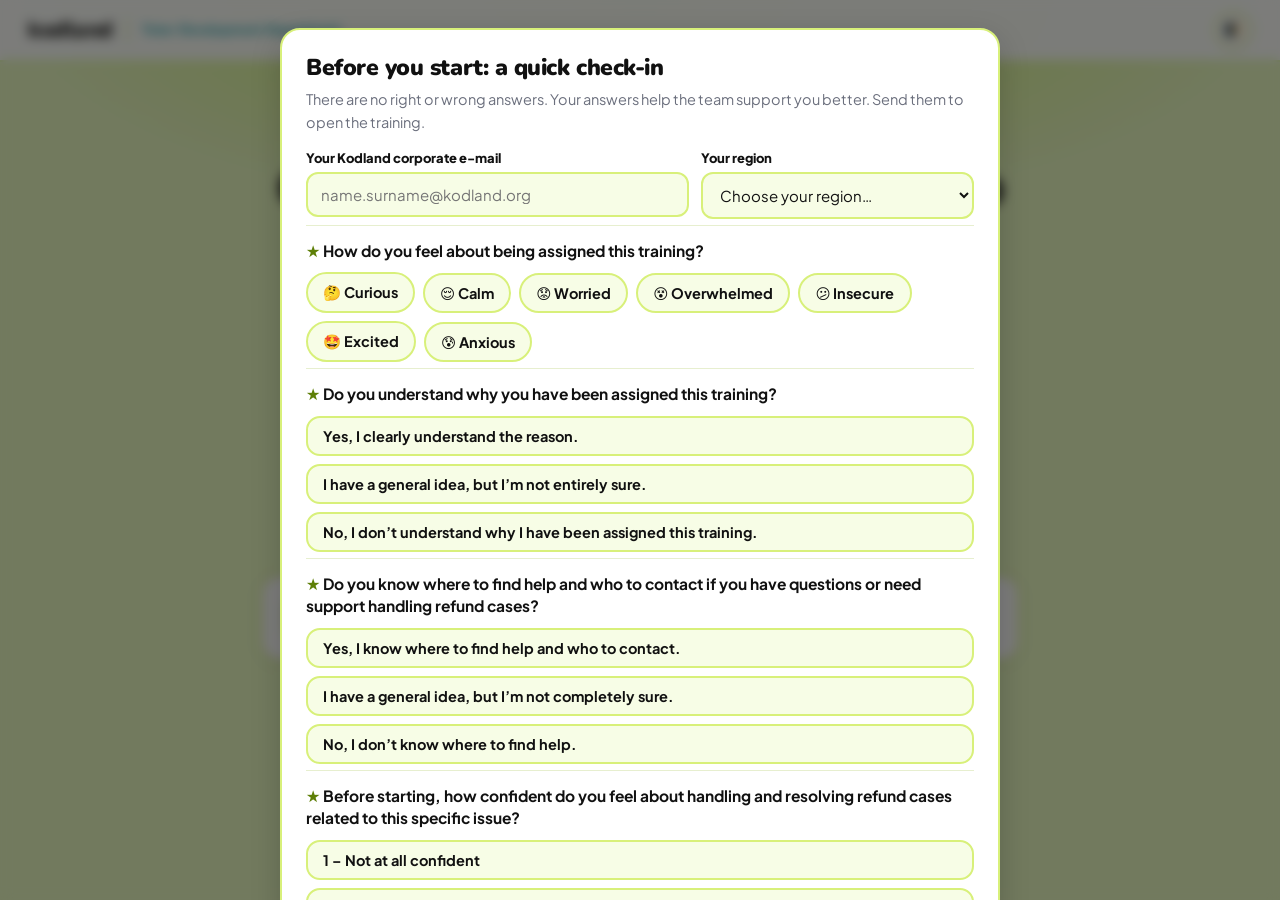
==== commit 20299cab: "Add files via upload" ====
--- a/index.html
+++ b/index.html
@@ -94,5 +94,6 @@
 <script>window.PROG_KEY_OVERRIDE='kl-mt-course_expectations-progress'; window.HERO_ART={ill:'report',orbs:['🎯','📚','💬','🛟']};</script>
 <script src="assets/content-en.js"></script>
 <script src="assets/engine.js"></script>
+<script src="assets/surveys.js"></script>
 </body>
 </html>
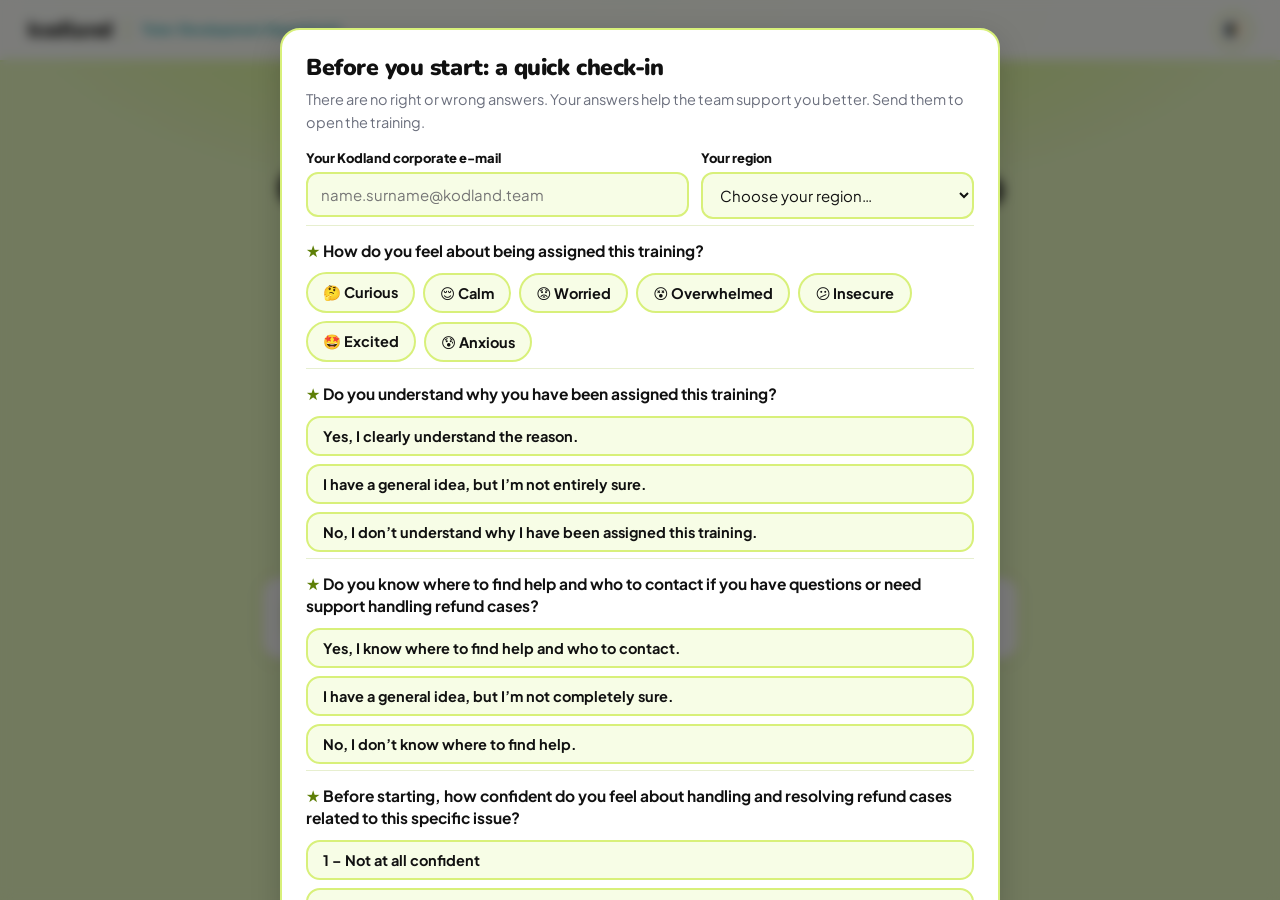
==== commit 39d375f4: "Add files via upload" ====
--- a/index.html
+++ b/index.html
@@ -93,7 +93,7 @@
 
 <script>window.PROG_KEY_OVERRIDE='kl-mt-course_expectations-progress'; window.HERO_ART={ill:'report',orbs:['🎯','📚','💬','🛟']};</script>
 <script src="assets/content-en.js"></script>
+<script src="assets/surveys-v2.js"></script>
 <script src="assets/engine.js"></script>
-<script src="assets/surveys.js"></script>
 </body>
 </html>
